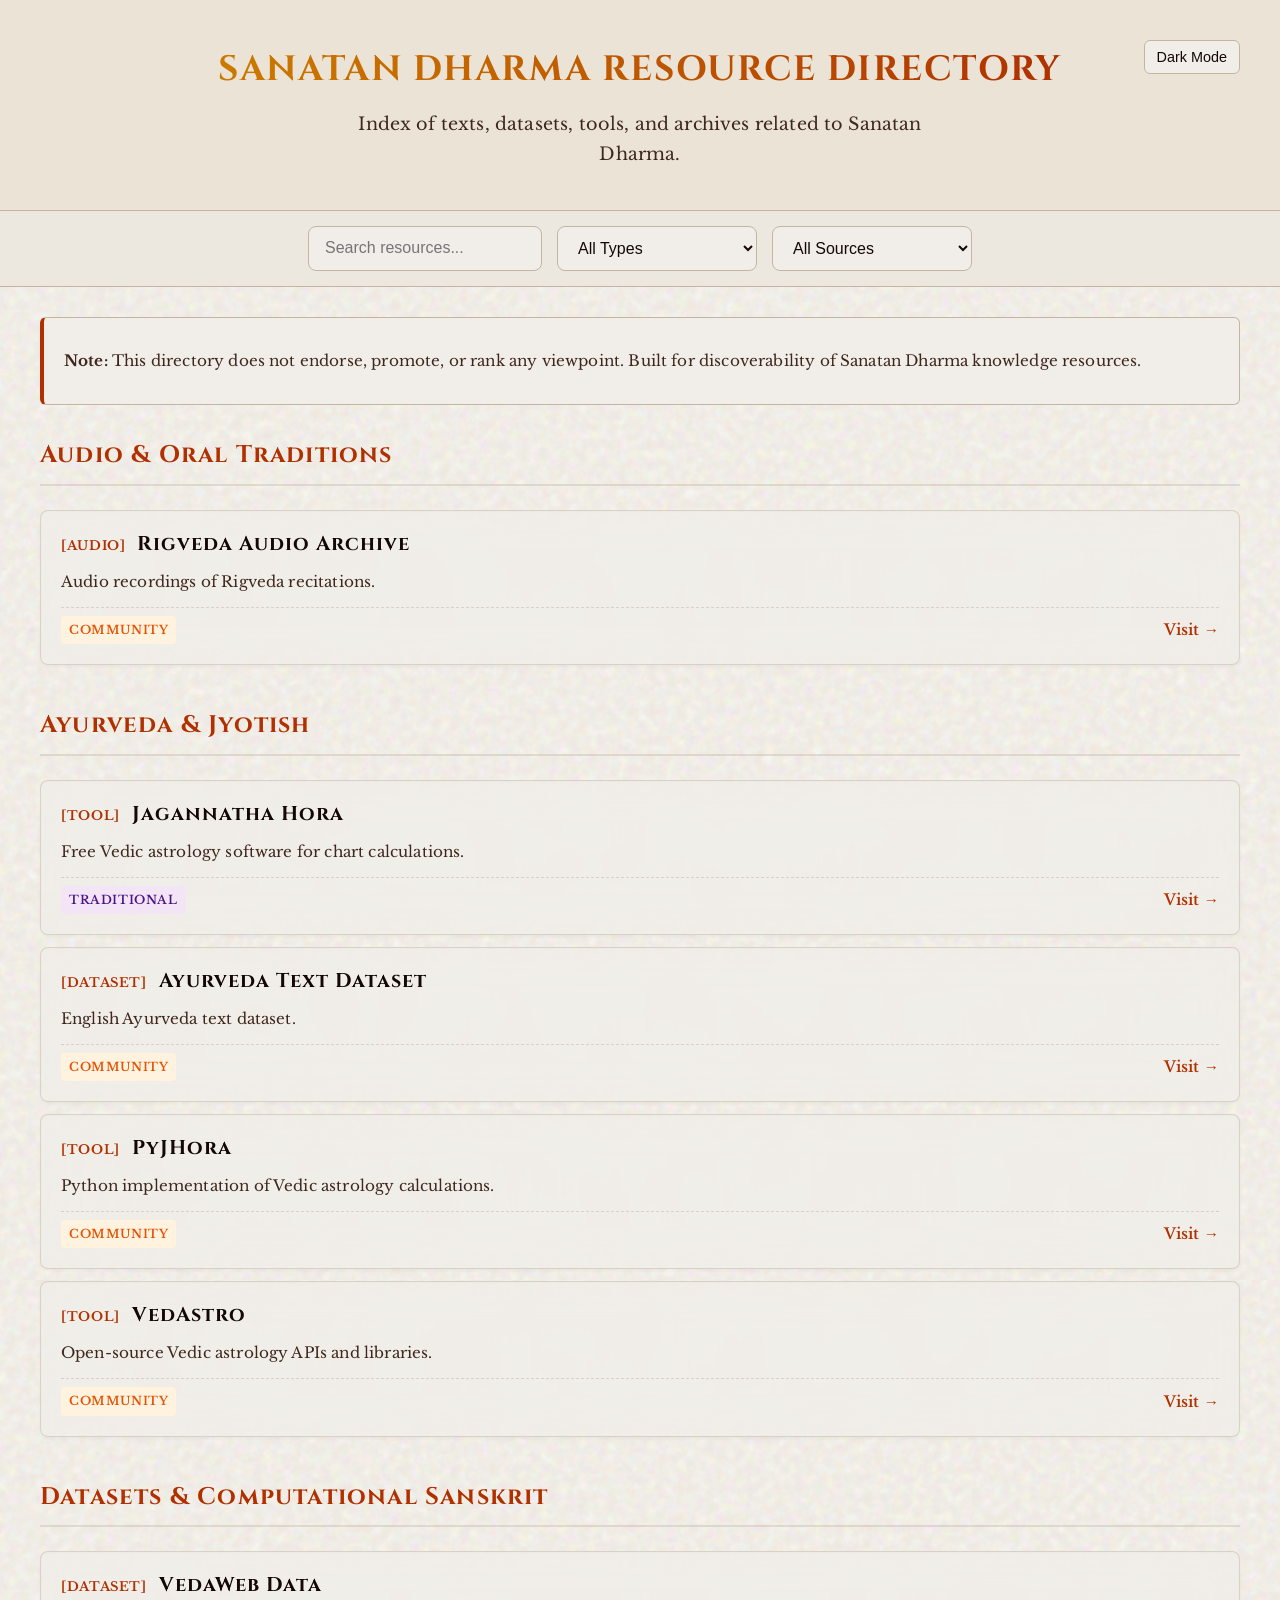
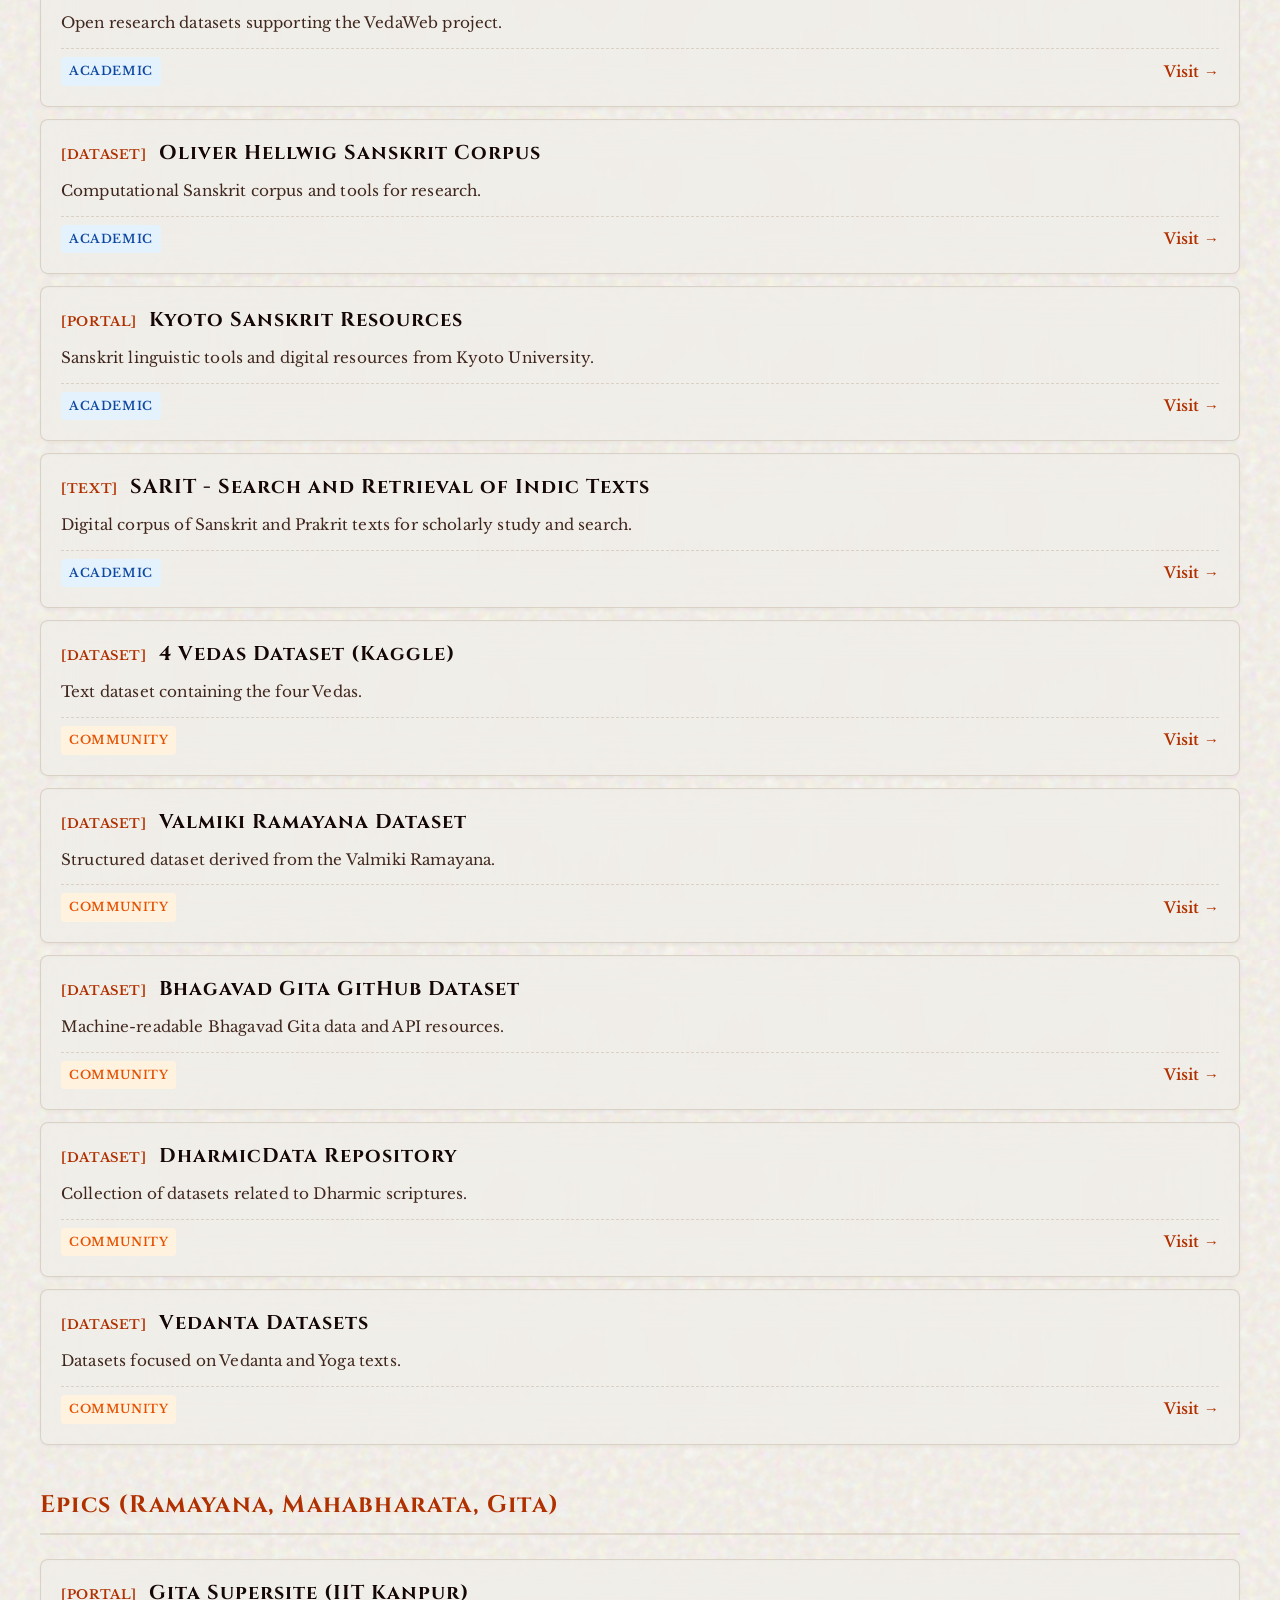
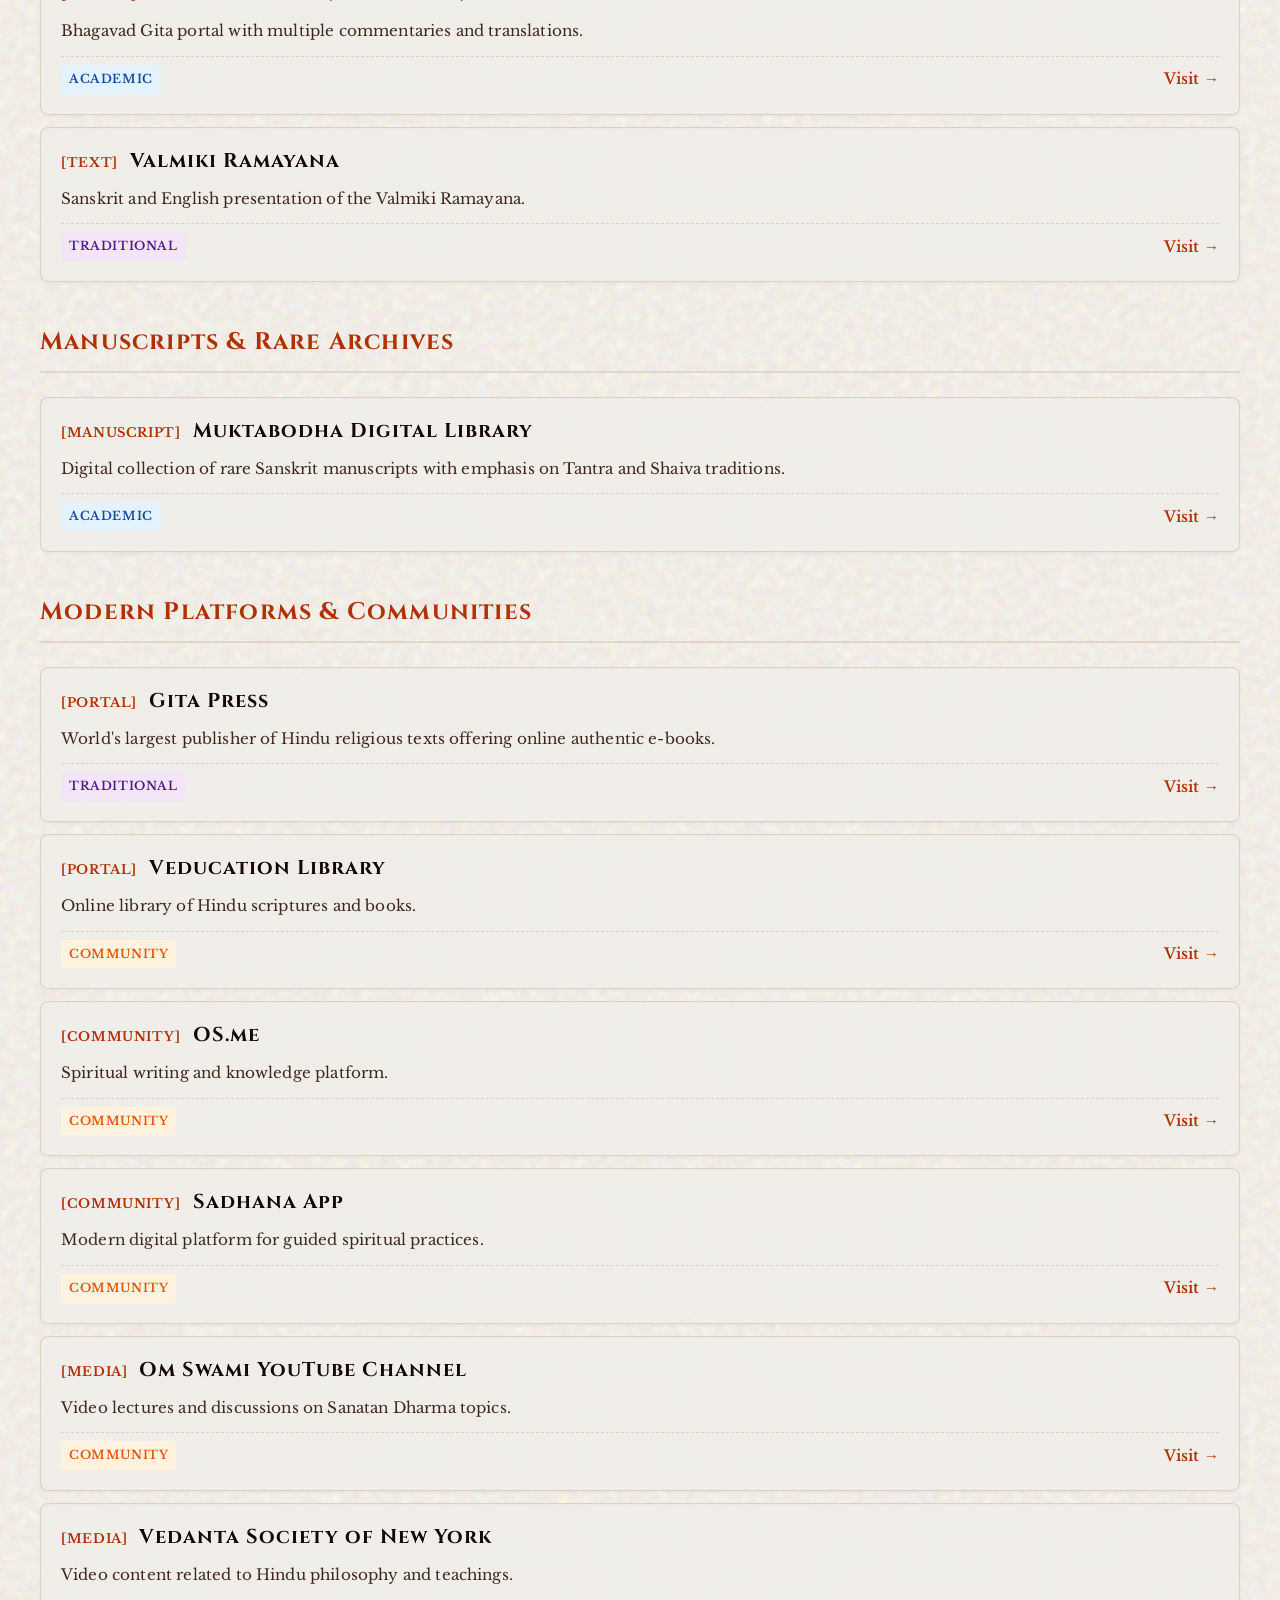
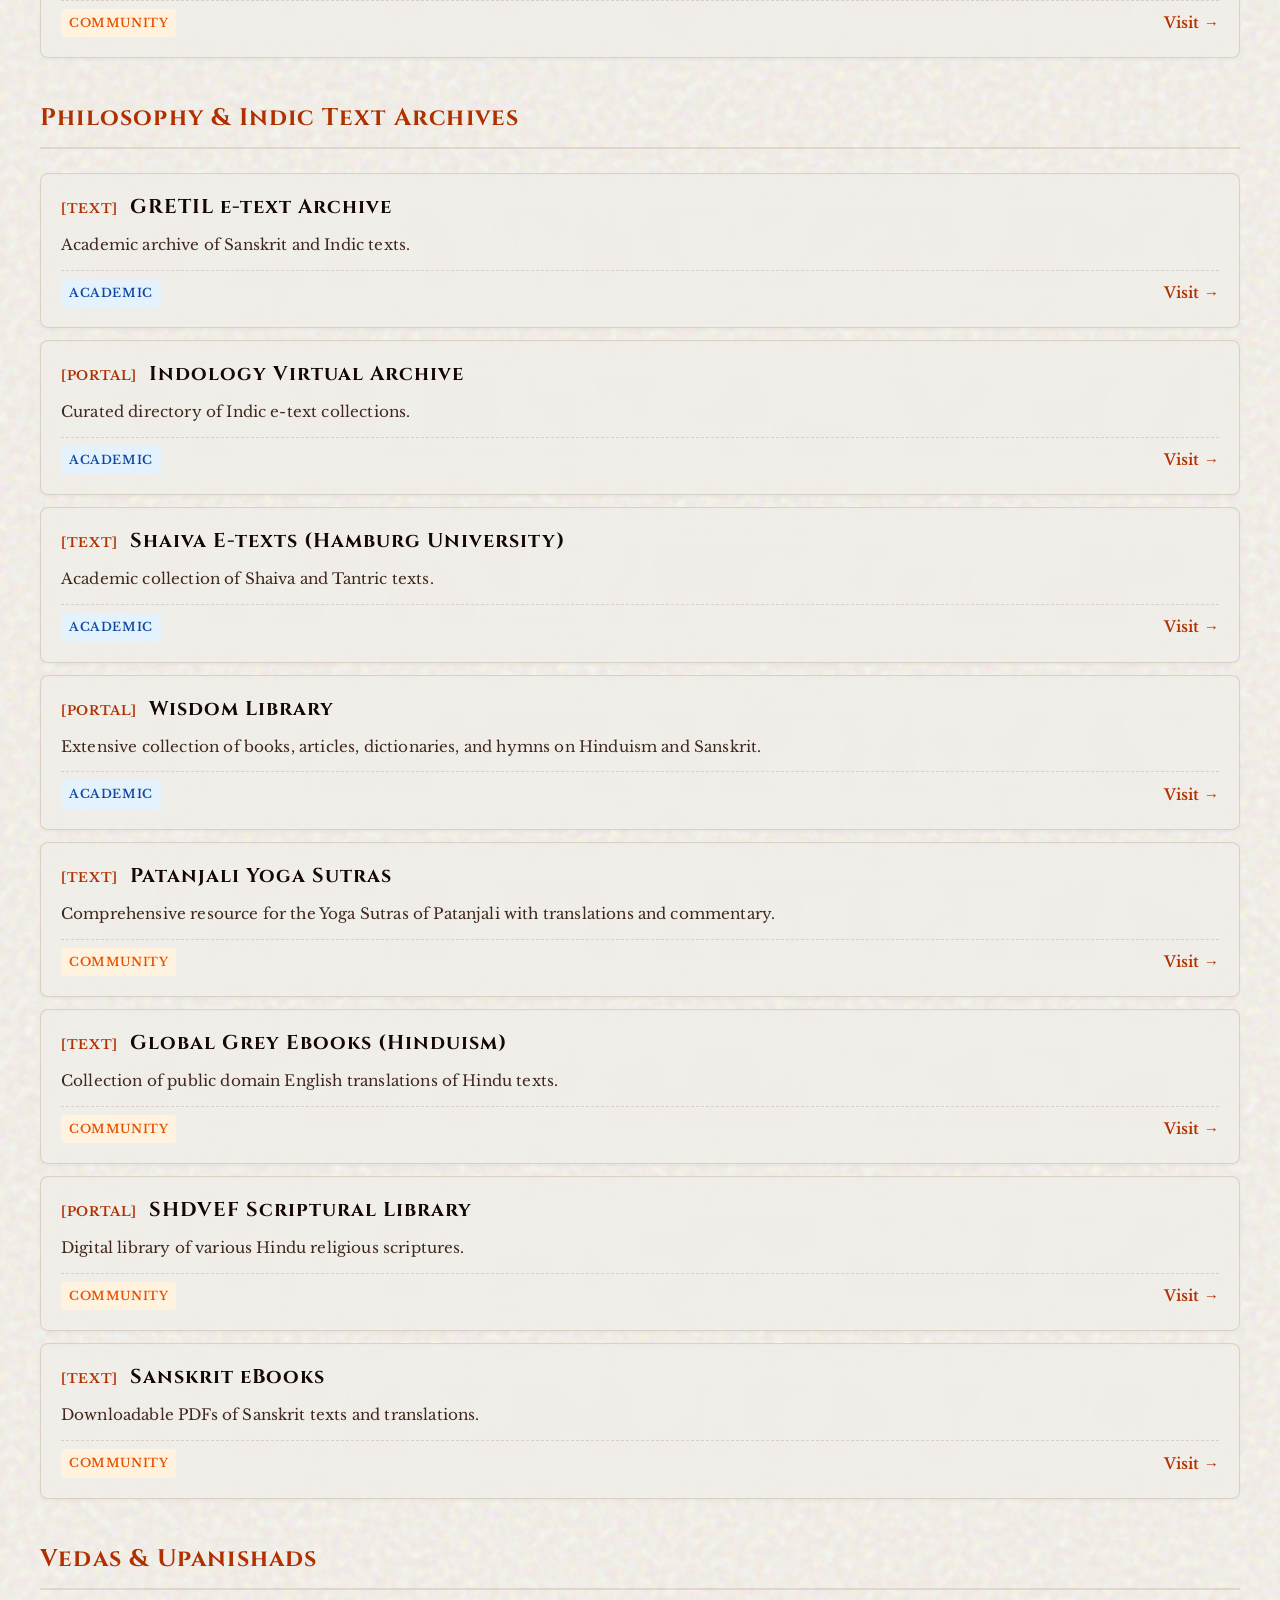
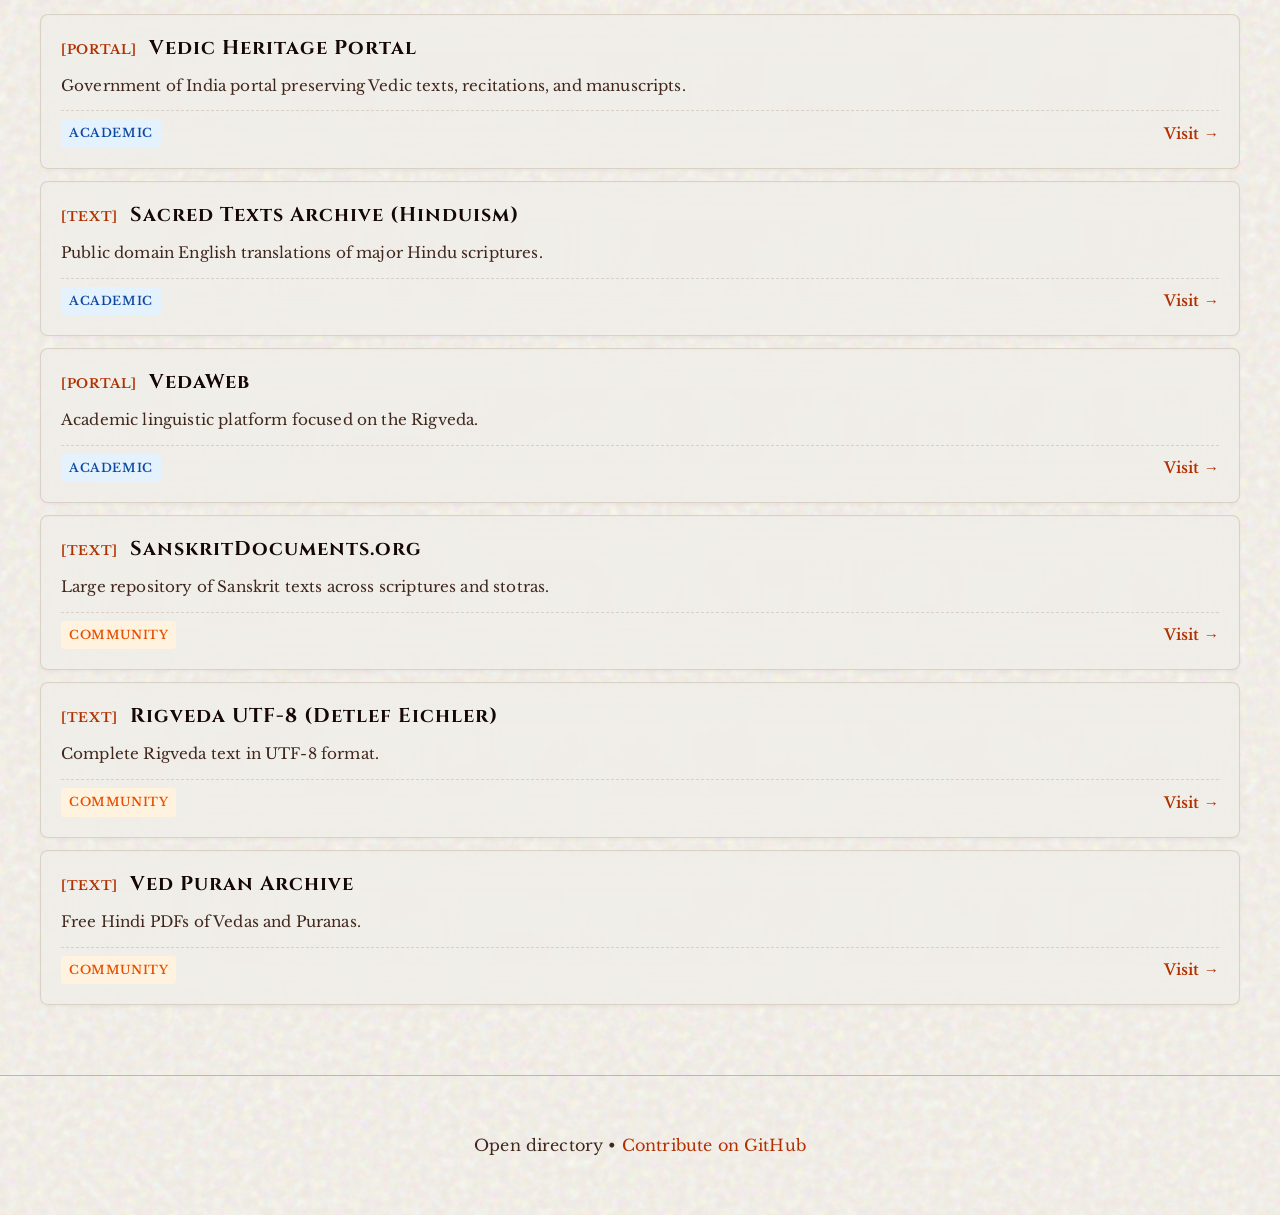
==== site/index.html @ cdd05c12 "initial deploy" ====
<!DOCTYPE html>
<html lang="en">

<head>
    <meta charset="UTF-8" />
    <meta name="viewport" content="width=device-width, initial-scale=1.0">
    <title>Sanatan Dharma Resource Directory</title>
    <meta name="description" content="Index of Hindu scriptures, Sanskrit datasets, and Indic knowledge archives.">
    <meta name="google-site-verification" content="KAcE5TMLpTpCpFi4t-h-RpigySy2XboQ63TTwk7dxRQ" />

    <!-- Open Graph / Social -->
    <meta property="og:type" content="website">
    <meta property="og:url" content="https://dhruvil-8.github.io/SanatanDharmaDirectory/">
    <meta property="og:title" content="Sanatan Dharma Resource Directory">
    <meta property="og:description"
        content="Index of Hindu scriptures, Sanskrit datasets, and Indic knowledge archives.">

    <!-- Twitter -->
    <meta property="twitter:card" content="summary_large_image">
    <meta property="twitter:url" content="https://dhruvil-8.github.io/SanatanDharmaDirectory/">
    <meta property="twitter:title" content="Sanatan Dharma Resource Directory">
    <meta property="twitter:description"
        content="Index of Hindu scriptures, Sanskrit datasets, and Indic knowledge archives.">

    <!-- JSON-LD Structured Data -->
    <script type="application/ld+json">
    {
      "@context": "https://schema.org",
      "@type": "WebSite",
      "name": "Sanatan Dharma Resource Directory",
      "url": "https://<your-username>.github.io/SanatanDharmaDirectory/",
      "description": "An open, neutral index of texts, datasets, tools, and archives related to Sanatan Dharma.",
      "potentialAction": {
        "@type": "SearchAction",
        "target": "https://<your-username>.github.io/SanatanDharmaDirectory/?q={search_term_string}",
        "query-input": "required name=search_term_string"
      }
    }
    </script>

    <link rel="preconnect" href="https://fonts.googleapis.com">
    <link rel="preconnect" href="https://fonts.gstatic.com" crossorigin>
    <link
        href="https://fonts.googleapis.com/css2?family=Cinzel:wght@400;500;600;700&family=Libre+Baskerville:wght@400;700&display=swap"
        rel="stylesheet">
    <link rel="icon" href="favicon.ico" sizes="any">
    <script src="app.js" defer></script>
    <link rel="stylesheet" href="styles.css" />
</head>

<body class="light-mode">
    <header class="header">
        <div class="header-content">
            <h1>Sanatan Dharma Resource Directory</h1>
            <p class="subtitle">
                Index of texts, datasets, tools, and archives related to Sanatan Dharma.
            </p>
            <div class="header-actions">
                <button id="themeToggle" class="btn-theme" aria-label="Toggle Dark Mode">Dark Mode</button>
            </div>
        </div>
    </header>

    <section class="controls-container">
        <div class="controls">
            <input id="search" placeholder="Search resources..." aria-label="Search" />
            <select id="typeFilter" aria-label="Filter by Type">
                <option value="all">All Types</option>
                <option value="dataset">Datasets</option>
                <option value="text">Texts</option>
                <option value="portal">Portals</option>
                <option value="tool">Tools</option>
                <option value="audio">Audio</option>
                <option value="manuscript">Manuscripts</option>
                <option value="community">Communities</option>
                <option value="media">Media</option>
            </select>
            <select id="trustFilter" aria-label="Filter by Trust Level">
                <option value="all">All Sources</option>
                <option value="academic">Academic</option>
                <option value="traditional">Traditional</option>
                <option value="community">Community</option>
            </select>
        </div>
    </section>

    <main class="container">
        <div class="intro-box">
            <p><strong>Note:</strong> This directory does not endorse, promote, or rank
                any viewpoint. Built for discoverability of Sanatan Dharma knowledge resources.</p>
        </div>
        <div id="list" class="list-container"></div>
    </main>

    <footer>
        <p>Open directory • <a href="https://github.com/Dhruvil-8/SanatanDharmaDirectory">Contribute on GitHub</a></p>
    </footer>
</body>

</html>
---- site/styles.css ----
/* Base variables for light and dark modes */
:root {
    /* Fonts from VedicJyotish */
    --font-serif: "Libre Baskerville", serif;
    --font-heading: "Cinzel", serif;

    /* --- Vedic Color System (oklch) --- */
    --bg-color: oklch(0.93 0.012 80);
    --text-color: oklch(0.15 0.025 30);
    --text-muted: oklch(0.30 0.04 40);
    --card-bg: oklch(0.95 0.008 80);
    --card-border: oklch(0.78 0.03 70);
    --header-bg: oklch(0.92 0.02 85);
    --accent: oklch(0.5 0.18 45);
    /* primary */
    --accent-secondary: oklch(0.65 0.16 70);
    --badge-bg: oklch(0.88 0.01 80);
    --badge-text: oklch(0.15 0.025 30);

    /* Trust Colors - Light Mode */
    --trust-academic-bg: #e3f2fd;
    --trust-academic-text: #0d47a1;
    --trust-comm-bg: #fff3e0;
    --trust-comm-text: #e65100;
    --trust-trad-bg: #f3e5f5;
    --trust-trad-text: #4a148c;

    /* Vedic texture */
    --bg-texture: url("data:image/svg+xml,%3Csvg viewBox='0 0 200 200' xmlns='http://www.w3.org/2000/svg'%3E%3Cfilter id='n'%3E%3CfeTurbulence type='fractalNoise' baseFrequency='0.65' numOctaves='3' stitchTiles='stitch'/%3E%3C/filter%3E%3Crect width='100%25' height='100%25' filter='url(%23n)'/%3E%3C/svg%3E");
}

body.dark-mode {
    --bg-color: #0b0d10;
    --text-color: #f8fafc;
    --text-muted: #94a3b8;
    --card-bg: rgba(22, 26, 32, 0.4);
    --card-border: rgba(255, 153, 51, 0.15);
    --header-bg: #0b0d10;
    --accent: #ff9933;
    --accent-secondary: #ffc266;
    --badge-bg: rgba(255, 153, 51, 0.1);
    --badge-text: #ff9933;

    /* Trust Colors - Dark Mode */
    --trust-academic-bg: rgba(13, 71, 161, 0.4);
    --trust-academic-text: #93c5fd;
    --trust-comm-bg: rgba(230, 81, 0, 0.4);
    --trust-comm-text: #fdba74;
    --trust-trad-bg: rgba(74, 20, 140, 0.4);
    --trust-trad-text: #d8b4fe;
}

body {
    font-family: var(--font-serif);
    margin: 0;
    background-color: var(--bg-color);
    color: var(--text-color);
    line-height: 1.7;
    letter-spacing: 0.01em;
    min-height: 100vh;
    transition: background-color 0.3s, color 0.3s;
    background-image: var(--bg-texture);
    background-blend-mode: overlay;
}

@keyframes shimmer {
    from {
        background-position: 0% center;
    }

    to {
        background-position: 200% center;
    }
}

h1,
h2,
h3 {
    font-family: var(--font-heading);
    letter-spacing: 0.05em;
}

.header {
    padding: 40px 20px;
    background: var(--header-bg);
    border-bottom: 1px solid var(--card-border);
    transition: background-color 0.3s, border-color 0.3s;
}

.header-content {
    max-width: 1200px;
    margin: 0 auto;
    display: flex;
    flex-direction: column;
    align-items: center;
    text-align: center;
    position: relative;
}

.header h1 {
    margin: 0 0 10px;
    font-size: 2.2rem;
    font-weight: 700;
    text-transform: uppercase;
    background: linear-gradient(to right, var(--accent-secondary), var(--accent), var(--accent-secondary));
    background-size: 200% auto;
    -webkit-background-clip: text;
    background-clip: text;
    -webkit-text-fill-color: transparent;
    animation: shimmer 8s linear infinite;
}

.subtitle {
    color: var(--text-muted);
    font-size: 1.1rem;
    max-width: 600px;
    margin: 0;
}

.btn-theme {
    position: absolute;
    top: 0;
    right: 0;
    padding: 8px 12px;
    border: 1px solid var(--card-border);
    background: var(--card-bg);
    color: var(--text-color);
    border-radius: 6px;
    cursor: pointer;
    font-size: 0.9rem;
    transition: all 0.2s;
}

.btn-theme:hover {
    background: var(--badge-bg);
}

.controls-container {
    background: var(--bg-color);
    border-bottom: 1px solid var(--card-border);
    position: sticky;
    top: 0;
    z-index: 10;
    padding: 15px 20px;
}

.controls {
    max-width: 1200px;
    margin: 0 auto;
    display: flex;
    gap: 15px;
    justify-content: center;
    flex-wrap: wrap;
}

.controls input,
.controls select {
    padding: 12px 16px;
    border: 1px solid var(--card-border);
    border-radius: 8px;
    background: var(--card-bg);
    color: var(--text-color);
    font-size: 1rem;
    outline: none;
    min-width: 200px;
    transition: border-color 0.2s;
}

.controls input:focus,
.controls select:focus {
    border-color: var(--accent);
}

.container {
    max-width: 1200px;
    margin: 0 auto;
    padding: 30px 20px;
}

.intro-box {
    background: var(--card-bg);
    border: 1px solid var(--card-border);
    border-left: 4px solid var(--accent);
    padding: 15px 20px;
    border-radius: 6px;
    margin-bottom: 30px;
    color: var(--text-muted);
    font-size: 0.95rem;
}

.list-container {
    display: flex;
    flex-direction: column;
    gap: 40px;
}

.category-section {
    display: flex;
    flex-direction: column;
    gap: 16px;
}

.category-header {
    font-size: 1.5rem;
    color: var(--accent);
    margin: 0 0 8px 0;
    padding-bottom: 8px;
    border-bottom: 2px solid color-mix(in oklch, var(--card-border) 40%, transparent);
    font-family: 'Cinzel', serif;
}

.category-items {
    display: flex;
    flex-direction: column;
    gap: 12px;
}

.list-item {
    background-color: color-mix(in oklch, var(--card-bg) 80%, transparent);
    backdrop-filter: blur(16px);
    -webkit-backdrop-filter: blur(16px);
    padding: 20px;
    border-radius: 8px;
    border: 1px solid color-mix(in oklch, var(--card-border) 50%, transparent);
    box-shadow: inset 0 1px 2px rgba(0, 0, 0, 0.02), 0 2px 4px -1px rgba(0, 0, 0, 0.05);
    display: flex;
    flex-direction: column;
    gap: 12px;
    transition: background-color 0.2s, border-color 0.2s;
}

.list-item:hover {
    background-color: color-mix(in oklch, var(--card-bg) 100%, transparent);
    border-color: color-mix(in oklch, var(--accent) 40%, transparent);
}

.list-header {
    display: flex;
    align-items: baseline;
    gap: 12px;
}

.list-item h3 {
    margin: 0;
    font-size: 1.25rem;
    color: var(--text-color);
    line-height: 1.3;
}

.type-label {
    font-size: 0.8rem;
    font-weight: 700;
    text-transform: uppercase;
    color: var(--accent);
    letter-spacing: 0.05em;
    min-width: fit-content;
}

.list-item p {
    color: var(--text-muted);
    font-size: 0.95rem;
    margin: 0;
}

.list-meta {
    display: flex;
    align-items: center;
    justify-content: space-between;
    flex-wrap: wrap;
    gap: 12px;
    padding-top: 8px;
    border-top: 1px dashed color-mix(in oklch, var(--card-border) 50%, transparent);
}

.badges {
    display: flex;
    gap: 8px;
    flex-wrap: wrap;
}

.badge {
    font-size: 0.75rem;
    padding: 4px 8px;
    border-radius: 4px;
    font-weight: 600;
    text-transform: uppercase;
    letter-spacing: 0.05em;
    background: var(--badge-bg);
    color: var(--badge-text);
}

/* Trust Badges styles */
.badge-academic {
    background: var(--trust-academic-bg);
    color: var(--trust-academic-text);
}

.badge-community {
    background: var(--trust-comm-bg);
    color: var(--trust-comm-text);
}

.badge-traditional {
    background: var(--trust-trad-bg);
    color: var(--trust-trad-text);
}

.list-meta span.origin-text {
    font-size: 0.85rem;
    color: var(--text-muted);
}

.list-meta a.visit-link {
    color: var(--accent);
    text-decoration: none;
    font-weight: 600;
    font-size: 0.95rem;
    display: inline-flex;
    align-items: center;
    gap: 4px;
}

.list-meta a.visit-link:hover {
    text-decoration: underline;
}

footer {
    text-align: center;
    padding: 40px 20px;
    color: var(--text-muted);
    border-top: 1px solid var(--card-border);
    margin-top: 40px;
}

footer a {
    color: var(--accent);
    text-decoration: none;
}

@media (max-width: 768px) {
    .btn-theme {
        position: static;
        margin-bottom: 15px;
    }

    .header-content {
        flex-direction: column-reverse;
        /* Theme btn up top */
    }
}
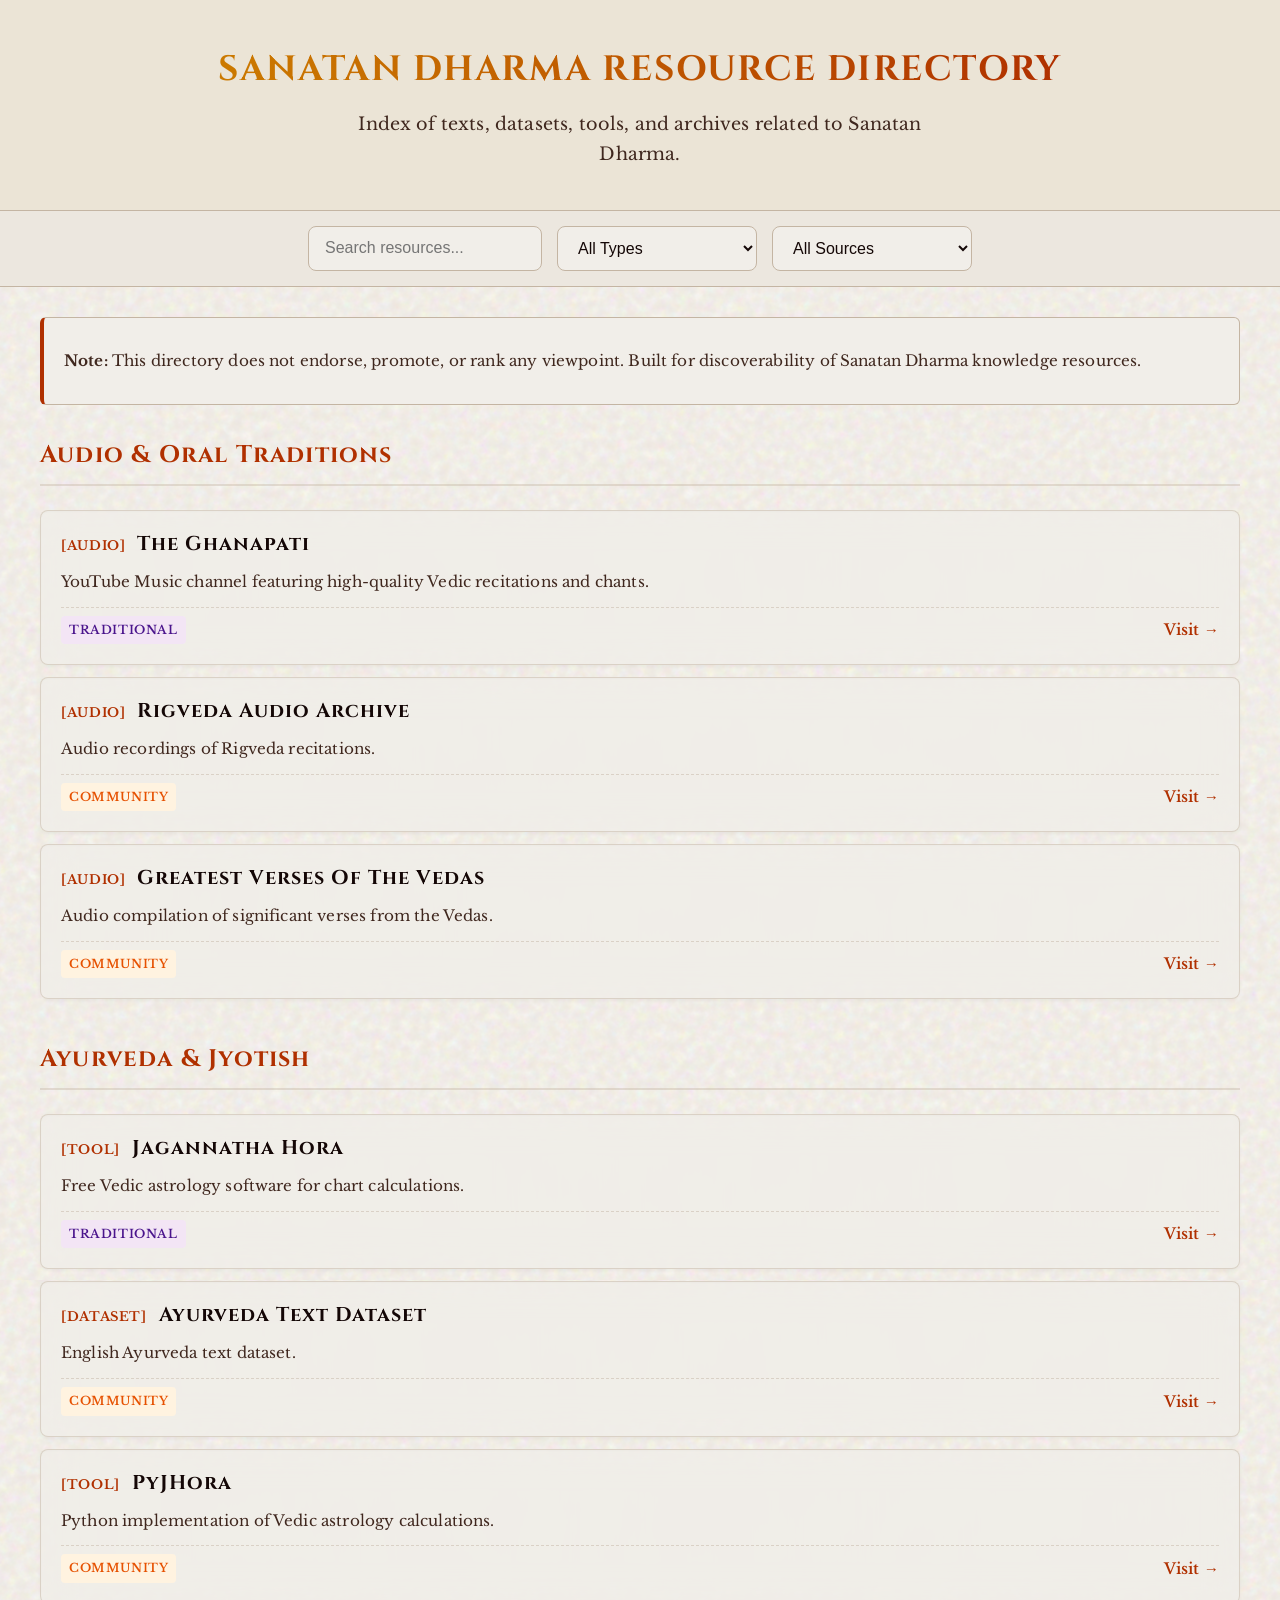
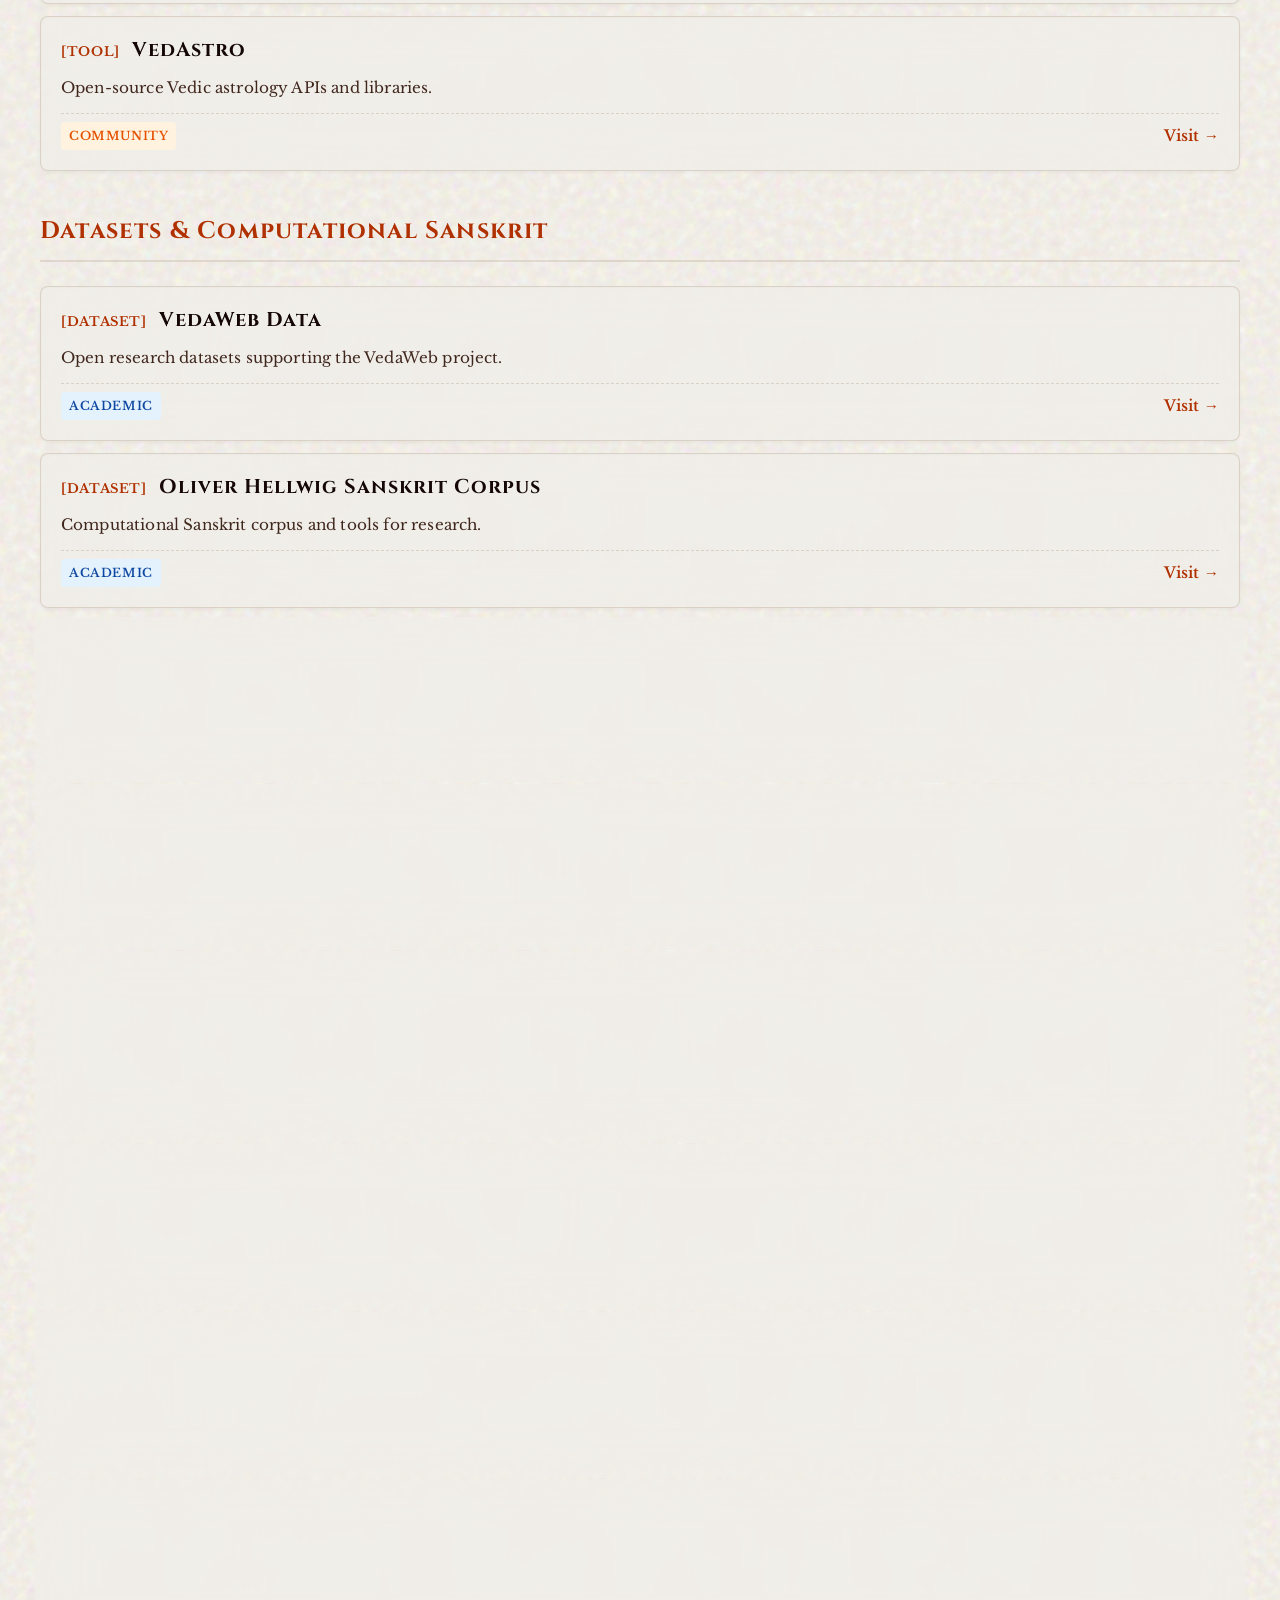
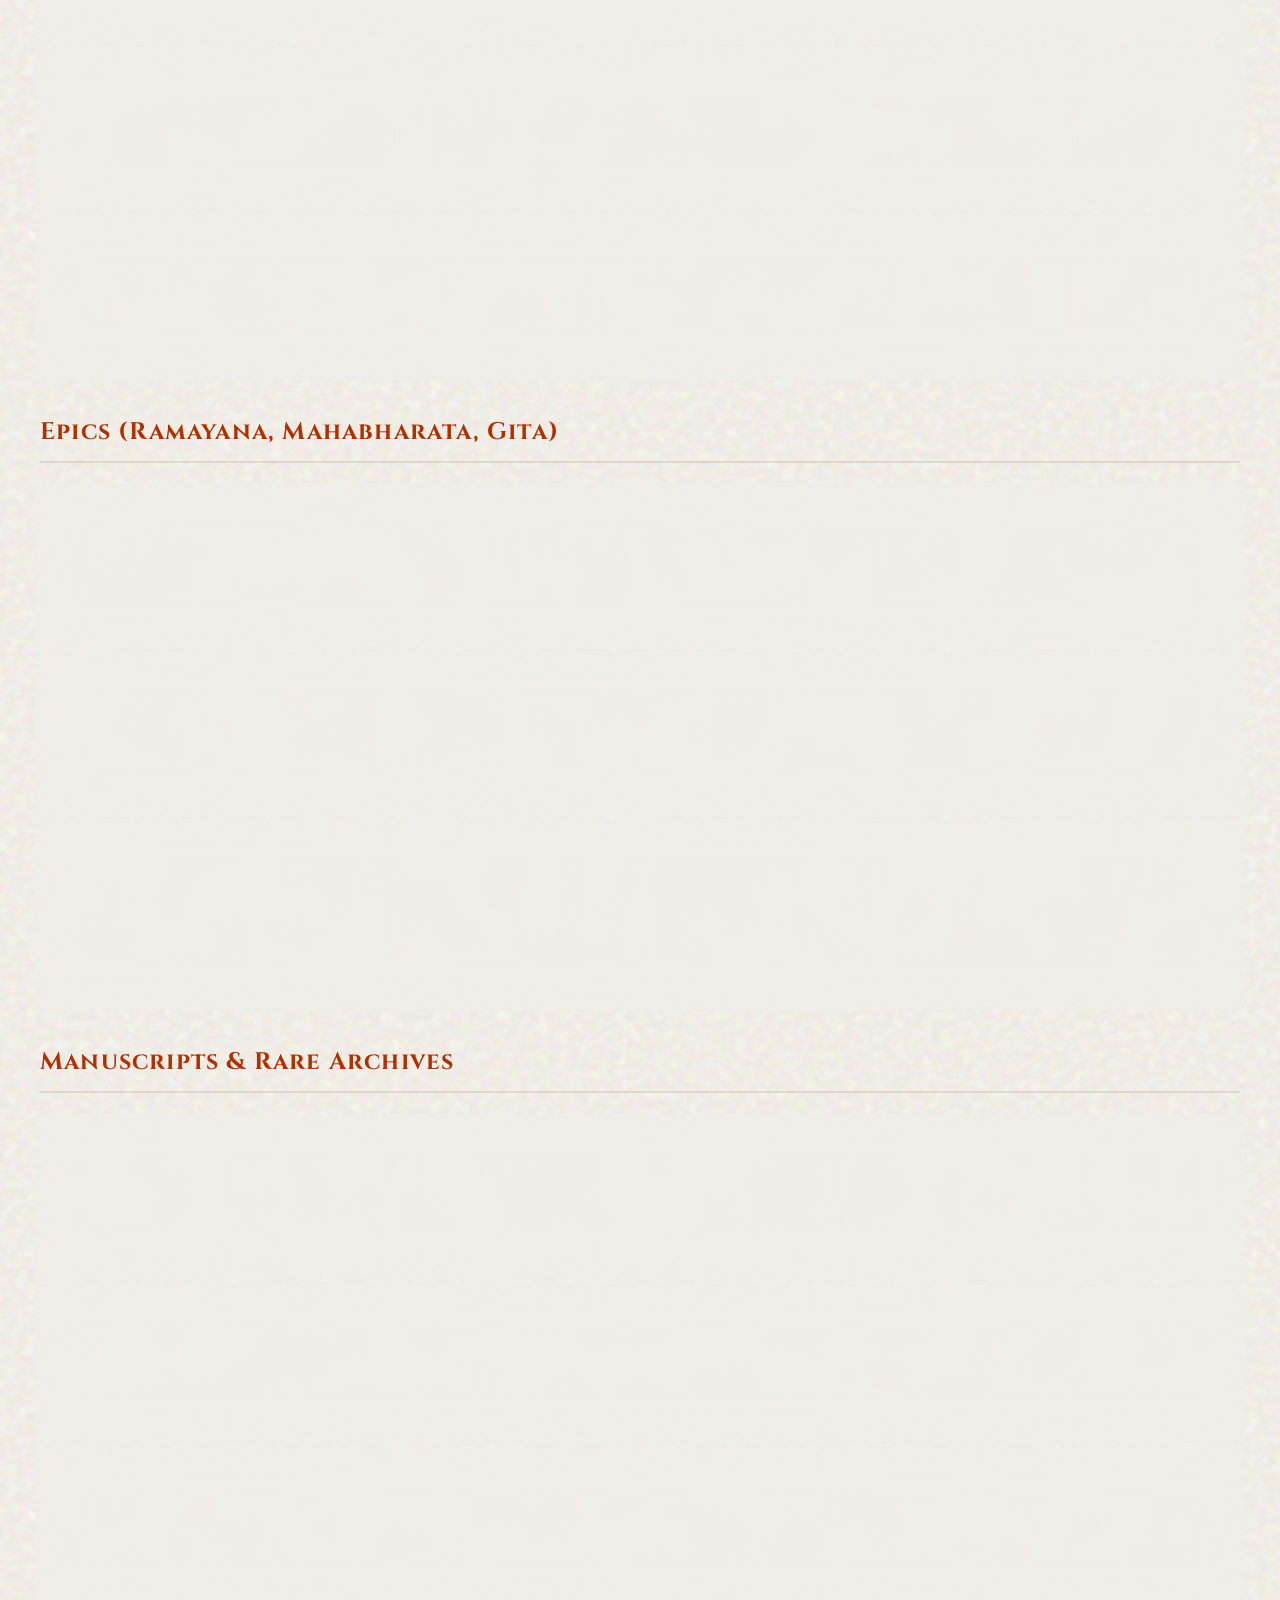
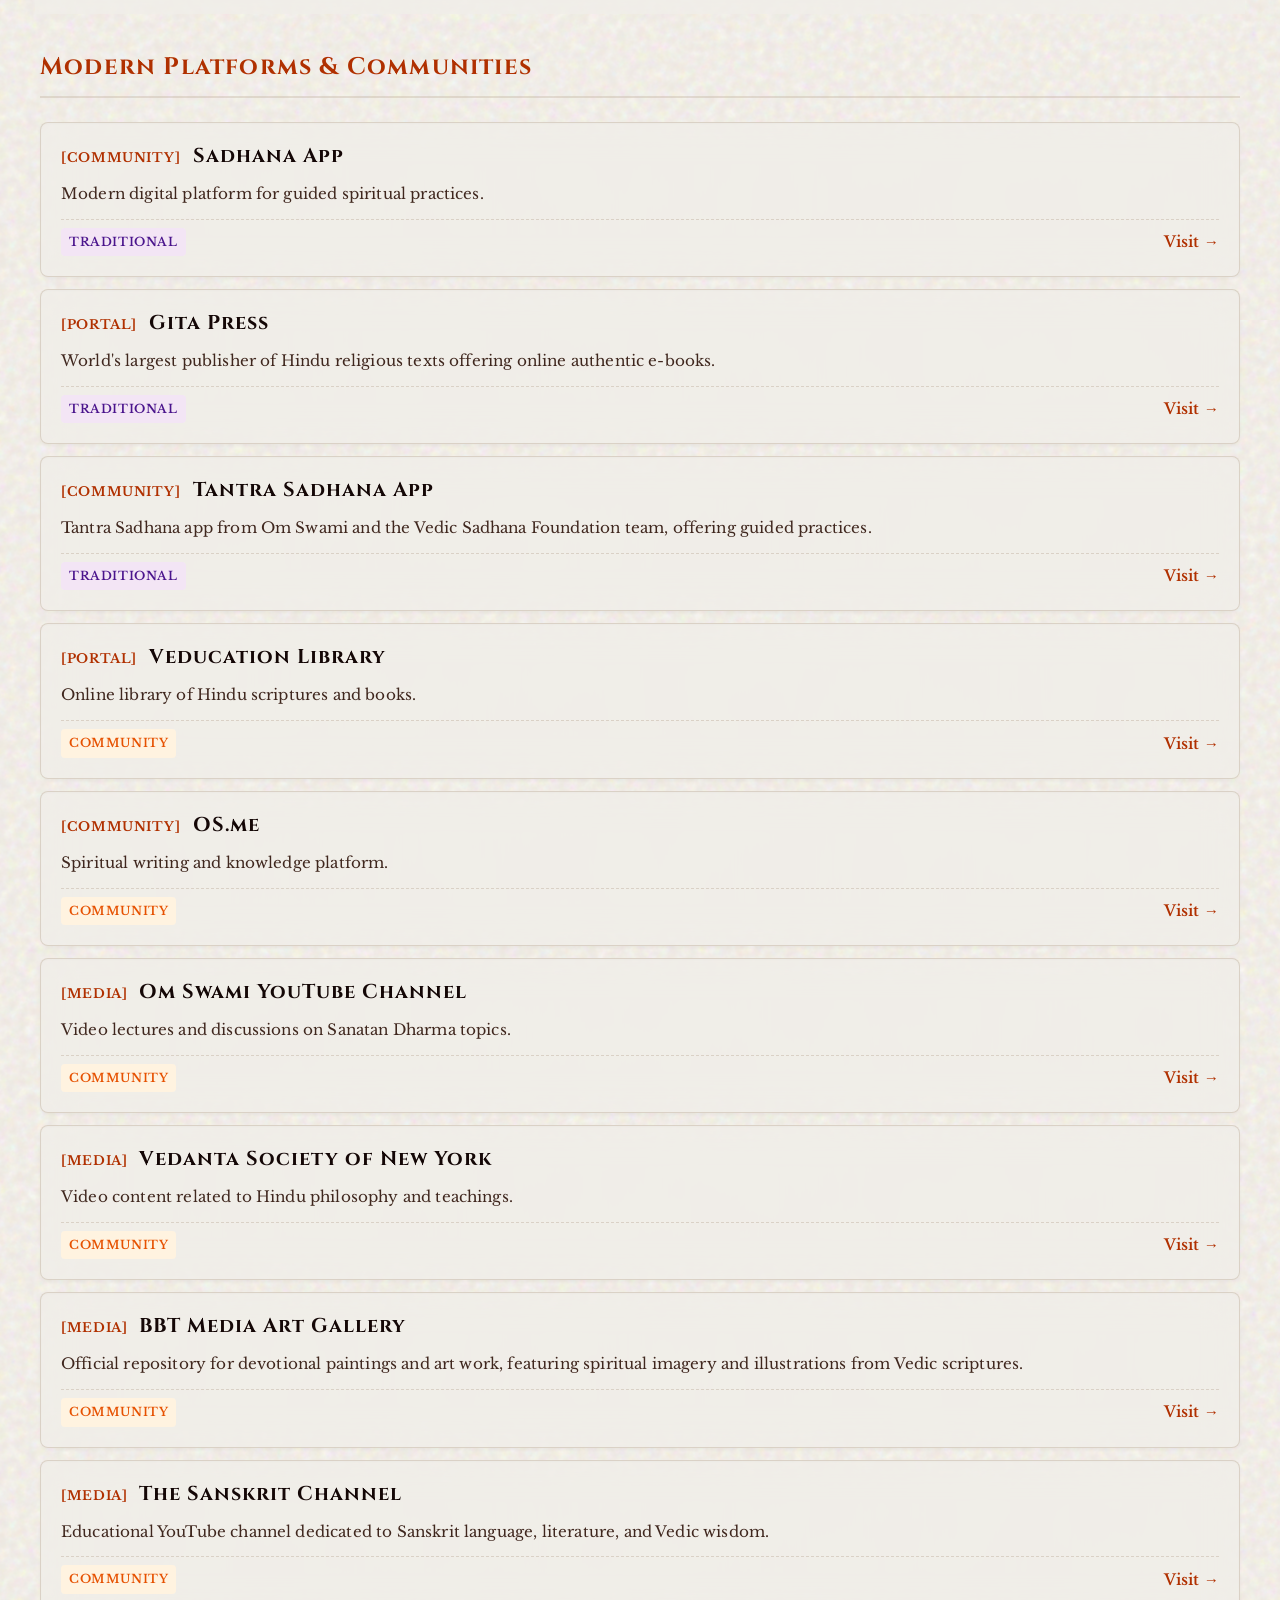
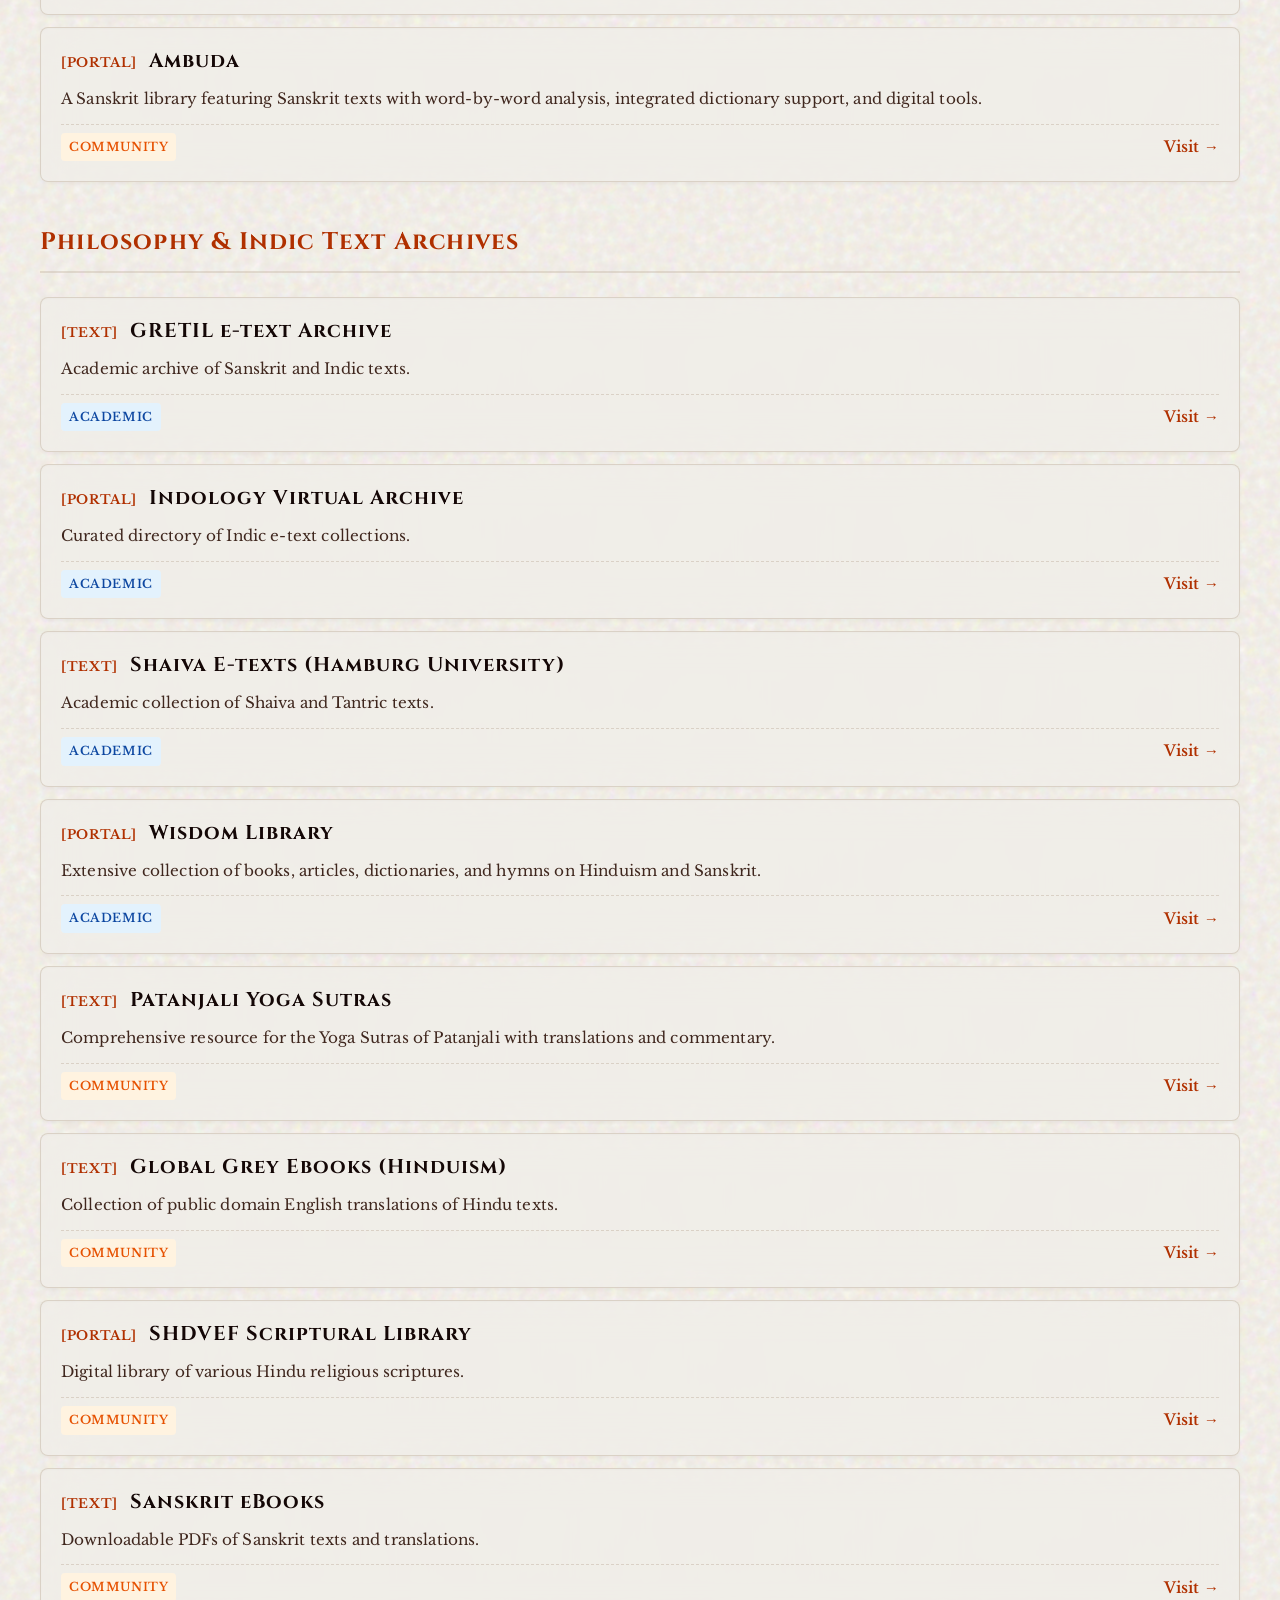
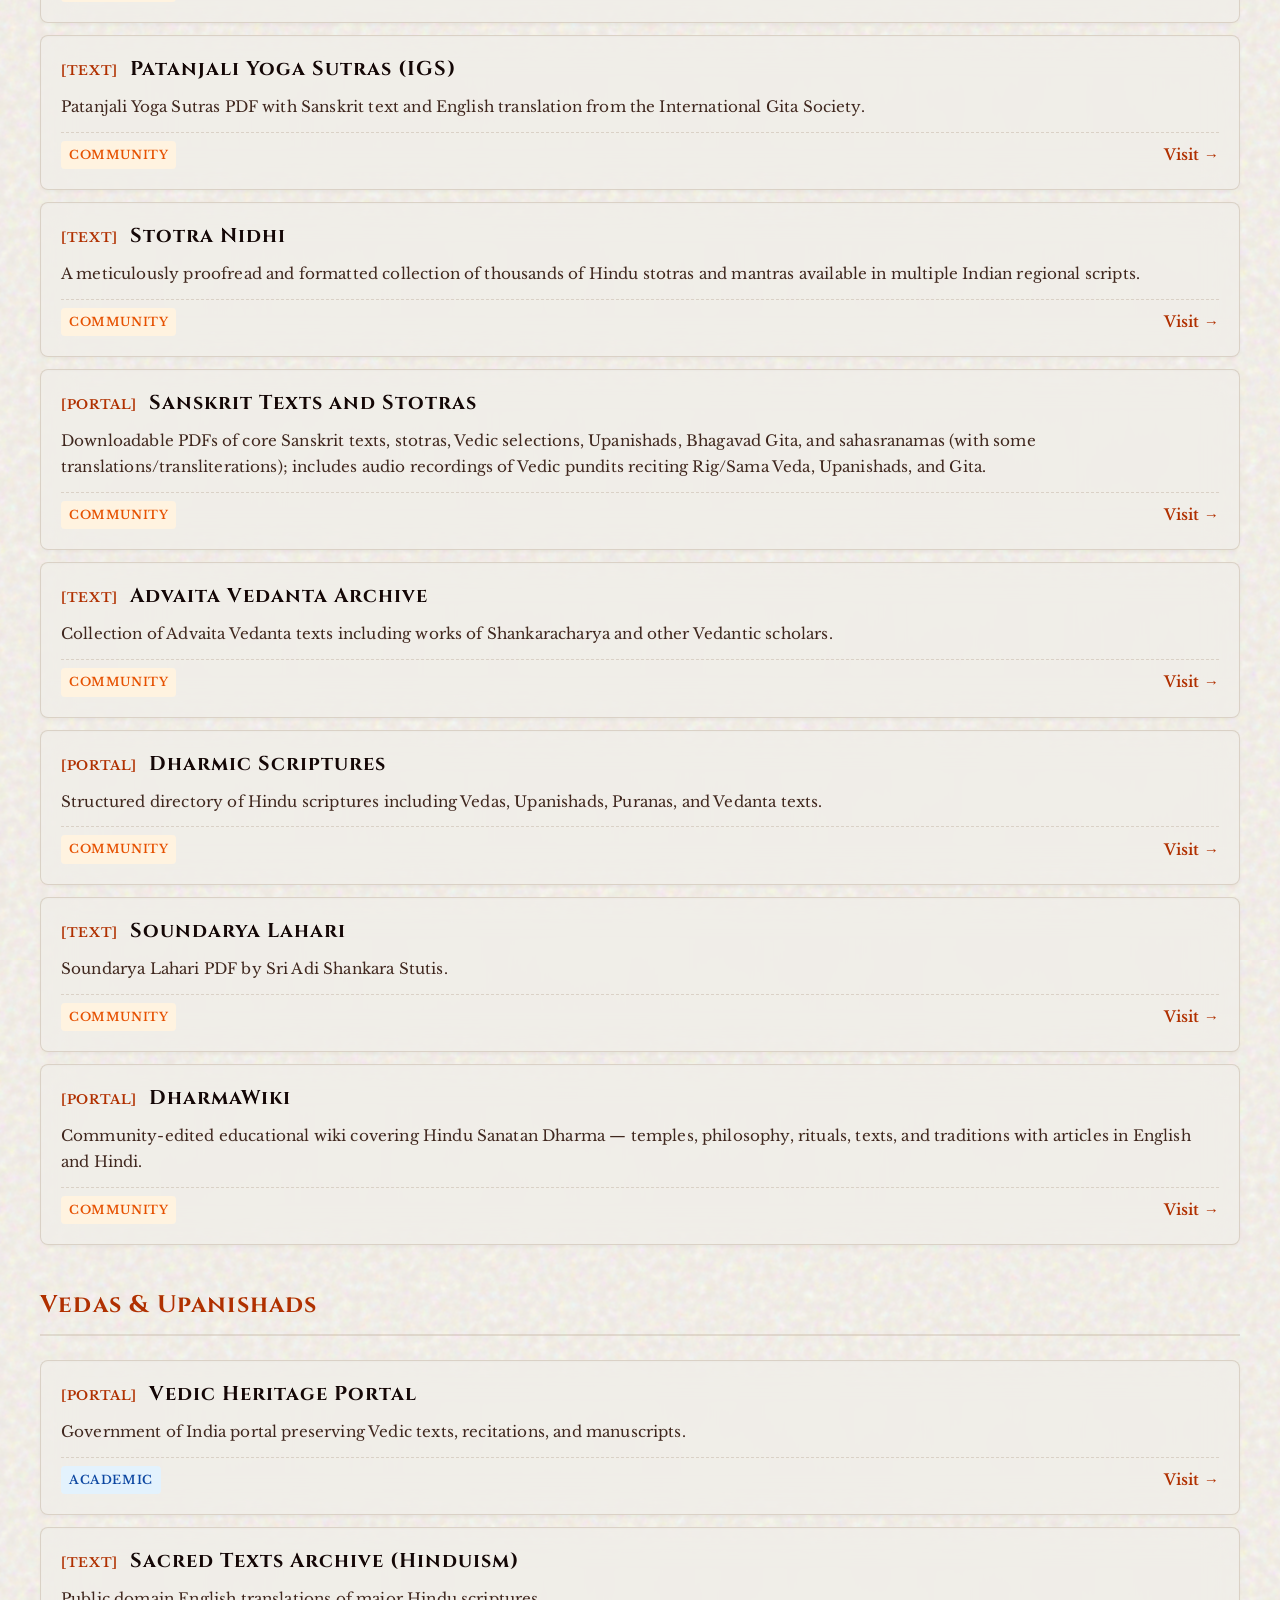
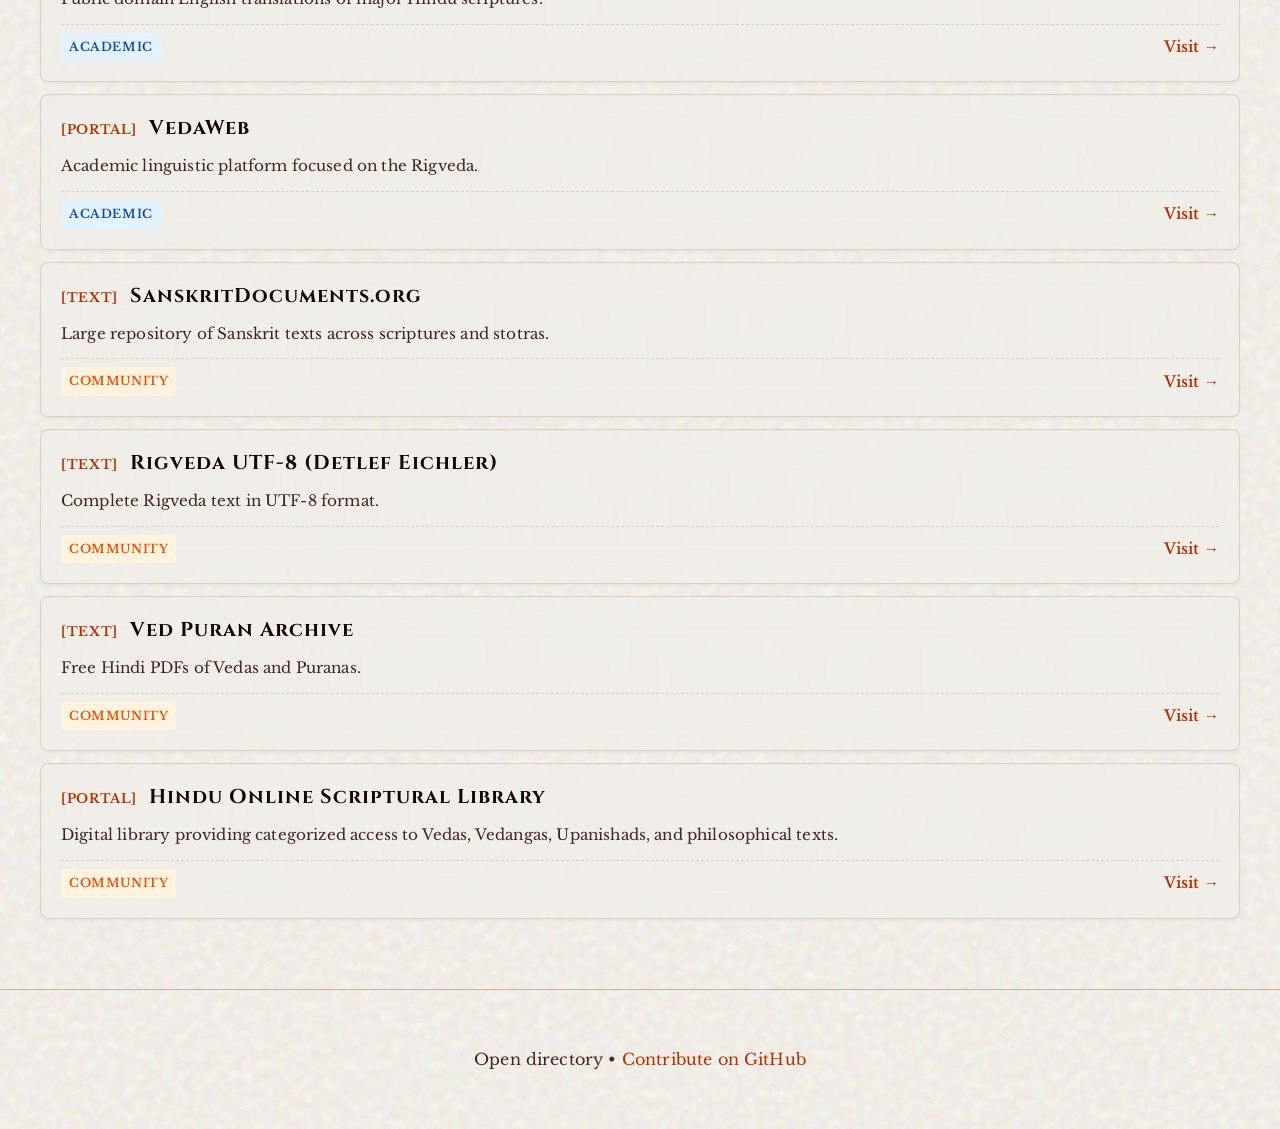
==== commit 77a5b442: "added new links" ====
--- a/site/index.html
+++ b/site/index.html
@@ -6,7 +6,9 @@
     <meta name="viewport" content="width=device-width, initial-scale=1.0">
     <title>Sanatan Dharma Resource Directory</title>
     <meta name="description" content="Index of Hindu scriptures, Sanskrit datasets, and Indic knowledge archives.">
+    <meta name="keywords" content="Sanatan Dharma, Hinduism, Vedas, Upanishads, Sanskrit, Indic knowledge, datasets, texts, archives">
     <meta name="google-site-verification" content="KAcE5TMLpTpCpFi4t-h-RpigySy2XboQ63TTwk7dxRQ" />
+    <link rel="canonical" href="https://dhruvil-8.github.io/SanatanDharmaDirectory/" />
 
     <!-- Open Graph / Social -->
     <meta property="og:type" content="website">
@@ -28,11 +30,11 @@
       "@context": "https://schema.org",
       "@type": "WebSite",
       "name": "Sanatan Dharma Resource Directory",
-      "url": "https://<your-username>.github.io/SanatanDharmaDirectory/",
+      "url": "https://dhruvil-8.github.io/SanatanDharmaDirectory/",
       "description": "An open, neutral index of texts, datasets, tools, and archives related to Sanatan Dharma.",
       "potentialAction": {
         "@type": "SearchAction",
-        "target": "https://<your-username>.github.io/SanatanDharmaDirectory/?q={search_term_string}",
+        "target": "https://dhruvil-8.github.io/SanatanDharmaDirectory/?q={search_term_string}",
         "query-input": "required name=search_term_string"
       }
     }
@@ -55,9 +57,6 @@
             <p class="subtitle">
                 Index of texts, datasets, tools, and archives related to Sanatan Dharma.
             </p>
-            <div class="header-actions">
-                <button id="themeToggle" class="btn-theme" aria-label="Toggle Dark Mode">Dark Mode</button>
-            </div>
         </div>
     </header>
 
--- a/site/styles.css
+++ b/site/styles.css
@@ -29,27 +29,6 @@
     --bg-texture: url("data:image/svg+xml,%3Csvg viewBox='0 0 200 200' xmlns='http://www.w3.org/2000/svg'%3E%3Cfilter id='n'%3E%3CfeTurbulence type='fractalNoise' baseFrequency='0.65' numOctaves='3' stitchTiles='stitch'/%3E%3C/filter%3E%3Crect width='100%25' height='100%25' filter='url(%23n)'/%3E%3C/svg%3E");
 }
 
-body.dark-mode {
-    --bg-color: #0b0d10;
-    --text-color: #f8fafc;
-    --text-muted: #94a3b8;
-    --card-bg: rgba(22, 26, 32, 0.4);
-    --card-border: rgba(255, 153, 51, 0.15);
-    --header-bg: #0b0d10;
-    --accent: #ff9933;
-    --accent-secondary: #ffc266;
-    --badge-bg: rgba(255, 153, 51, 0.1);
-    --badge-text: #ff9933;
-
-    /* Trust Colors - Dark Mode */
-    --trust-academic-bg: rgba(13, 71, 161, 0.4);
-    --trust-academic-text: #93c5fd;
-    --trust-comm-bg: rgba(230, 81, 0, 0.4);
-    --trust-comm-text: #fdba74;
-    --trust-trad-bg: rgba(74, 20, 140, 0.4);
-    --trust-trad-text: #d8b4fe;
-}
-
 body {
     font-family: var(--font-serif);
     margin: 0;
@@ -58,7 +37,6 @@
     line-height: 1.7;
     letter-spacing: 0.01em;
     min-height: 100vh;
-    transition: background-color 0.3s, color 0.3s;
     background-image: var(--bg-texture);
     background-blend-mode: overlay;
 }
@@ -84,7 +62,6 @@
     padding: 40px 20px;
     background: var(--header-bg);
     border-bottom: 1px solid var(--card-border);
-    transition: background-color 0.3s, border-color 0.3s;
 }
 
 .header-content {
@@ -117,23 +94,7 @@
     margin: 0;
 }
 
-.btn-theme {
-    position: absolute;
-    top: 0;
-    right: 0;
-    padding: 8px 12px;
-    border: 1px solid var(--card-border);
-    background: var(--card-bg);
-    color: var(--text-color);
-    border-radius: 6px;
-    cursor: pointer;
-    font-size: 0.9rem;
-    transition: all 0.2s;
-}
-
-.btn-theme:hover {
-    background: var(--badge-bg);
-}
+/* Removed .btn-theme styles */
 
 .controls-container {
     background: var(--bg-color);
@@ -337,14 +298,52 @@
     text-decoration: none;
 }
 
+@media (max-width: 992px) {
+    .controls {
+        gap: 10px;
+    }
+    .controls input,
+    .controls select {
+        min-width: calc(50% - 10px);
+        flex: 1;
+    }
+}
+
 @media (max-width: 768px) {
-    .btn-theme {
-        position: static;
-        margin-bottom: 15px;
-    }
-
-    .header-content {
-        flex-direction: column-reverse;
-        /* Theme btn up top */
+    .header h1 {
+        font-size: 1.8rem;
+    }
+    
+    .subtitle {
+        font-size: 1rem;
+    }
+
+    .container {
+        padding: 20px 15px;
+    }
+
+    .list-item {
+        padding: 15px;
+    }
+
+    .controls input,
+    .controls select {
+        min-width: 100%;
+    }
+    
+    .list-header {
+        flex-direction: column;
+        align-items: flex-start;
+        gap: 4px;
+    }
+}
+
+@media (max-width: 480px) {
+    .header h1 {
+        font-size: 1.5rem;
+    }
+    
+    .category-header {
+        font-size: 1.3rem;
     }
 }
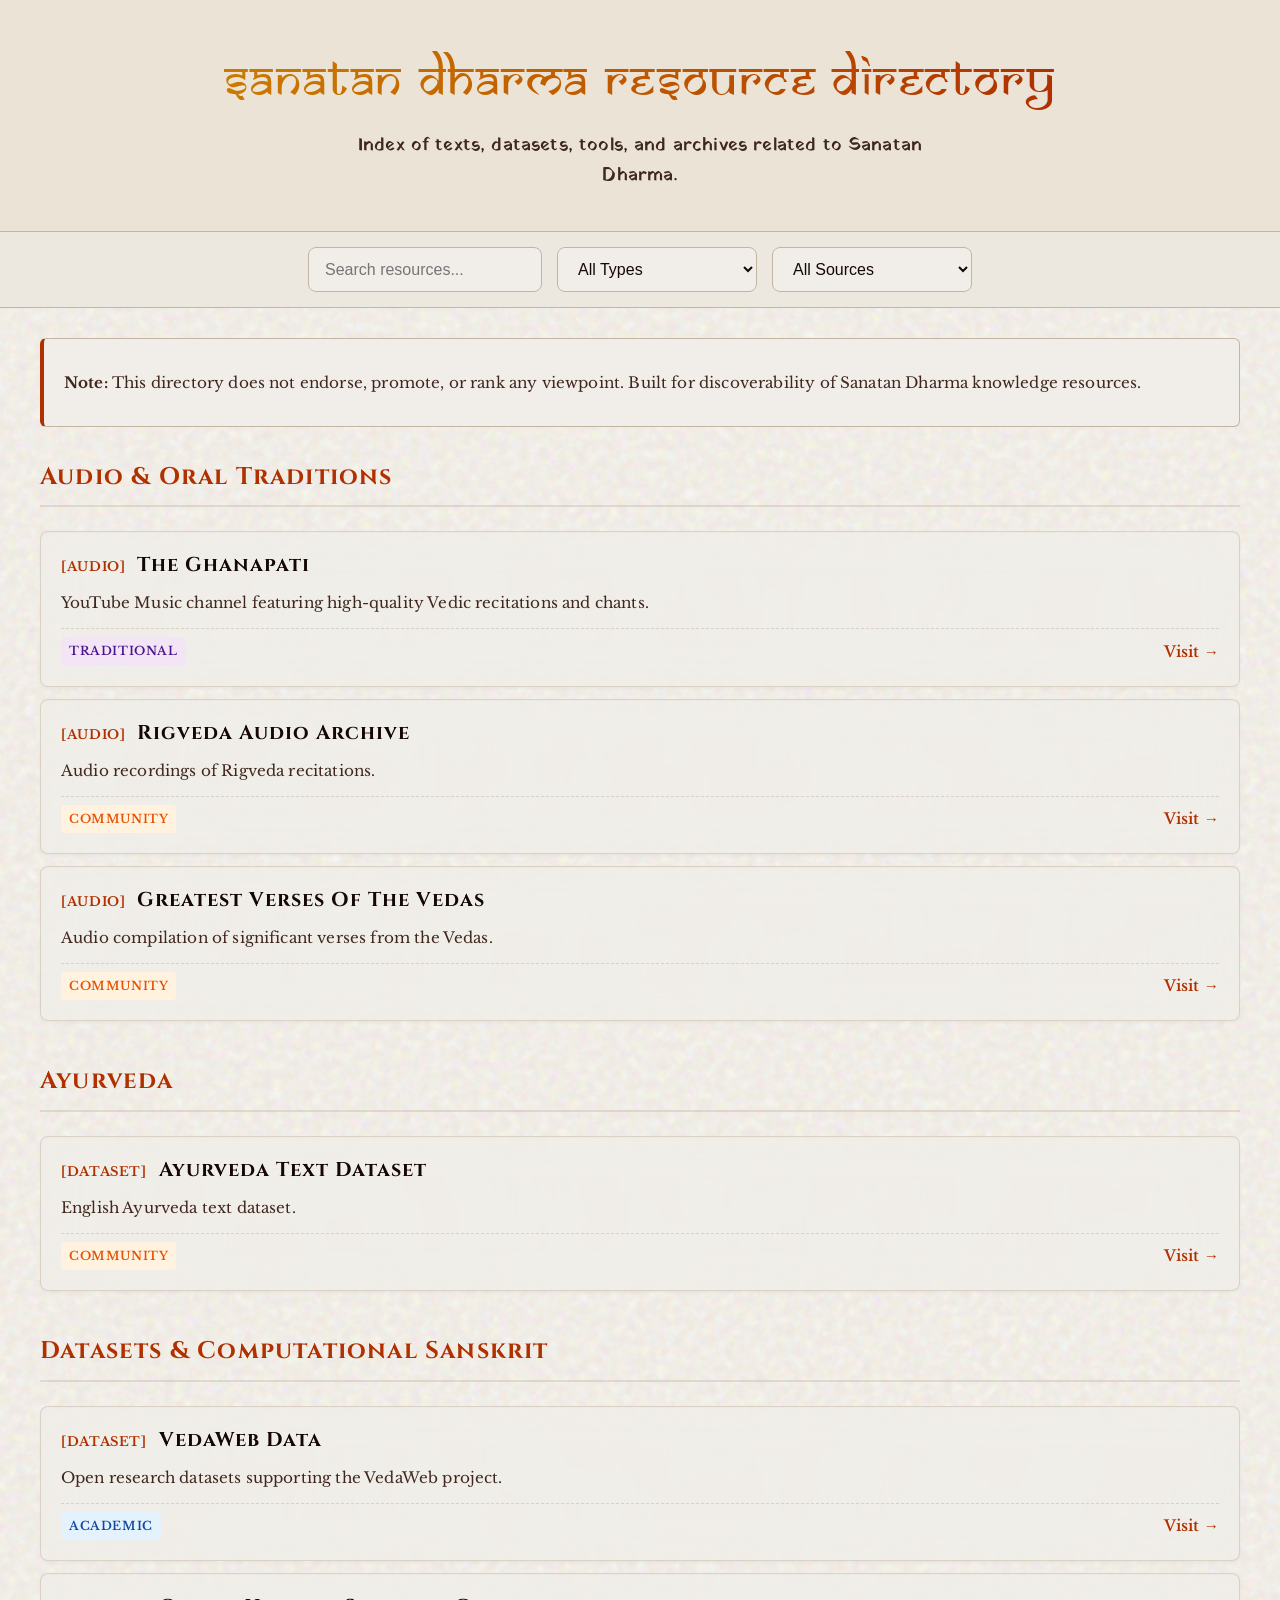
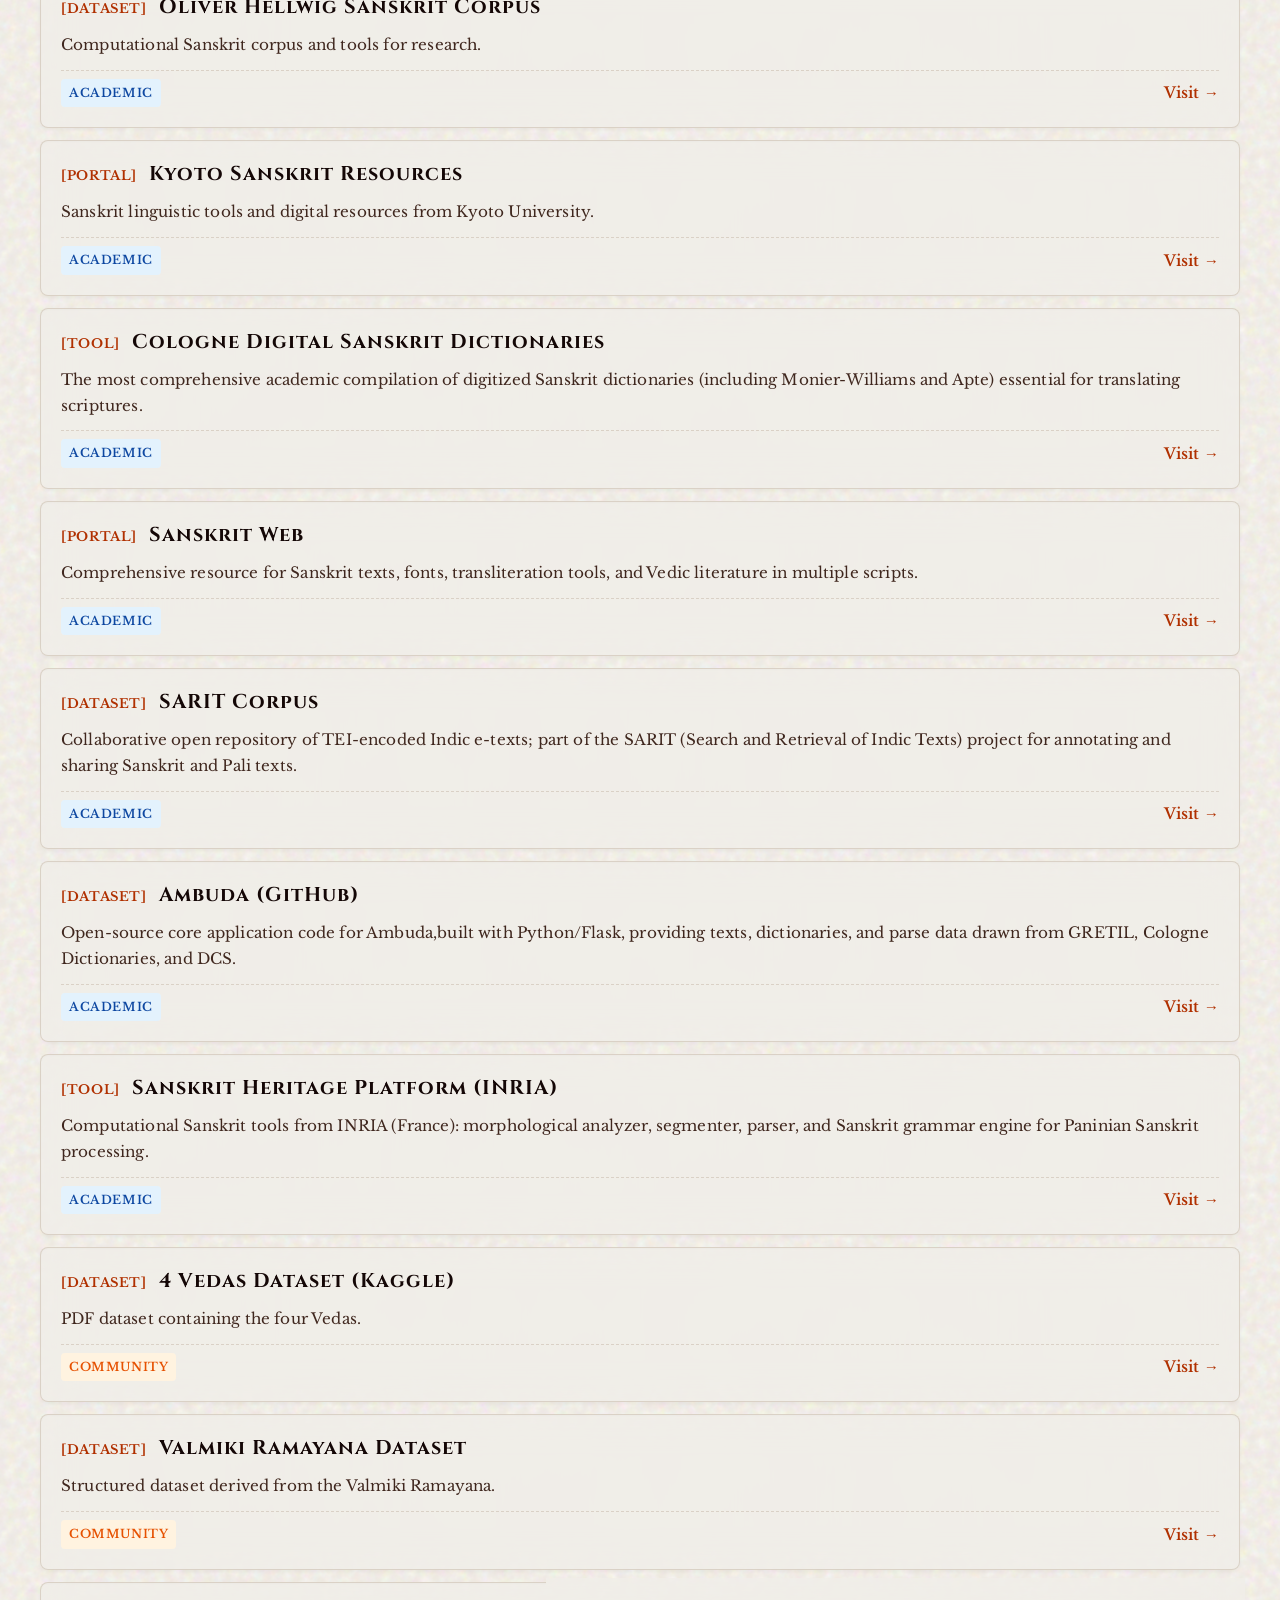
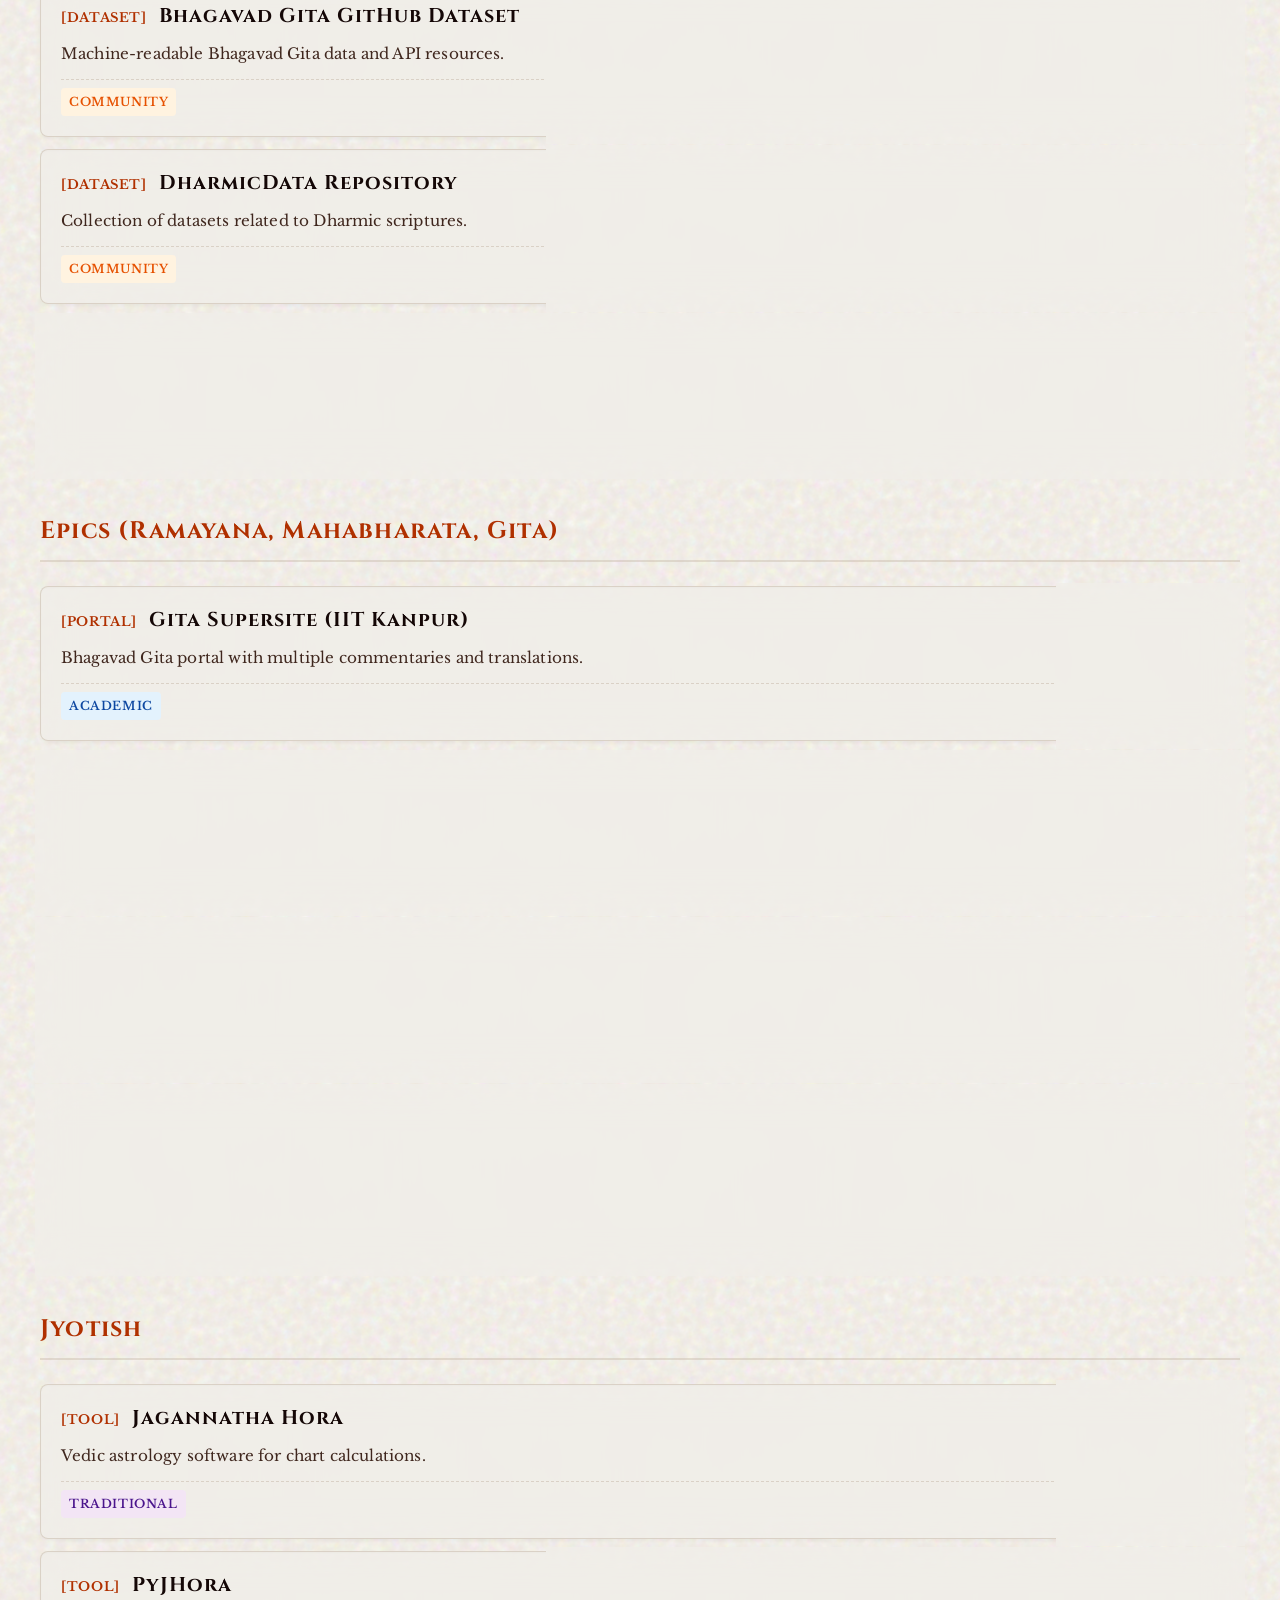
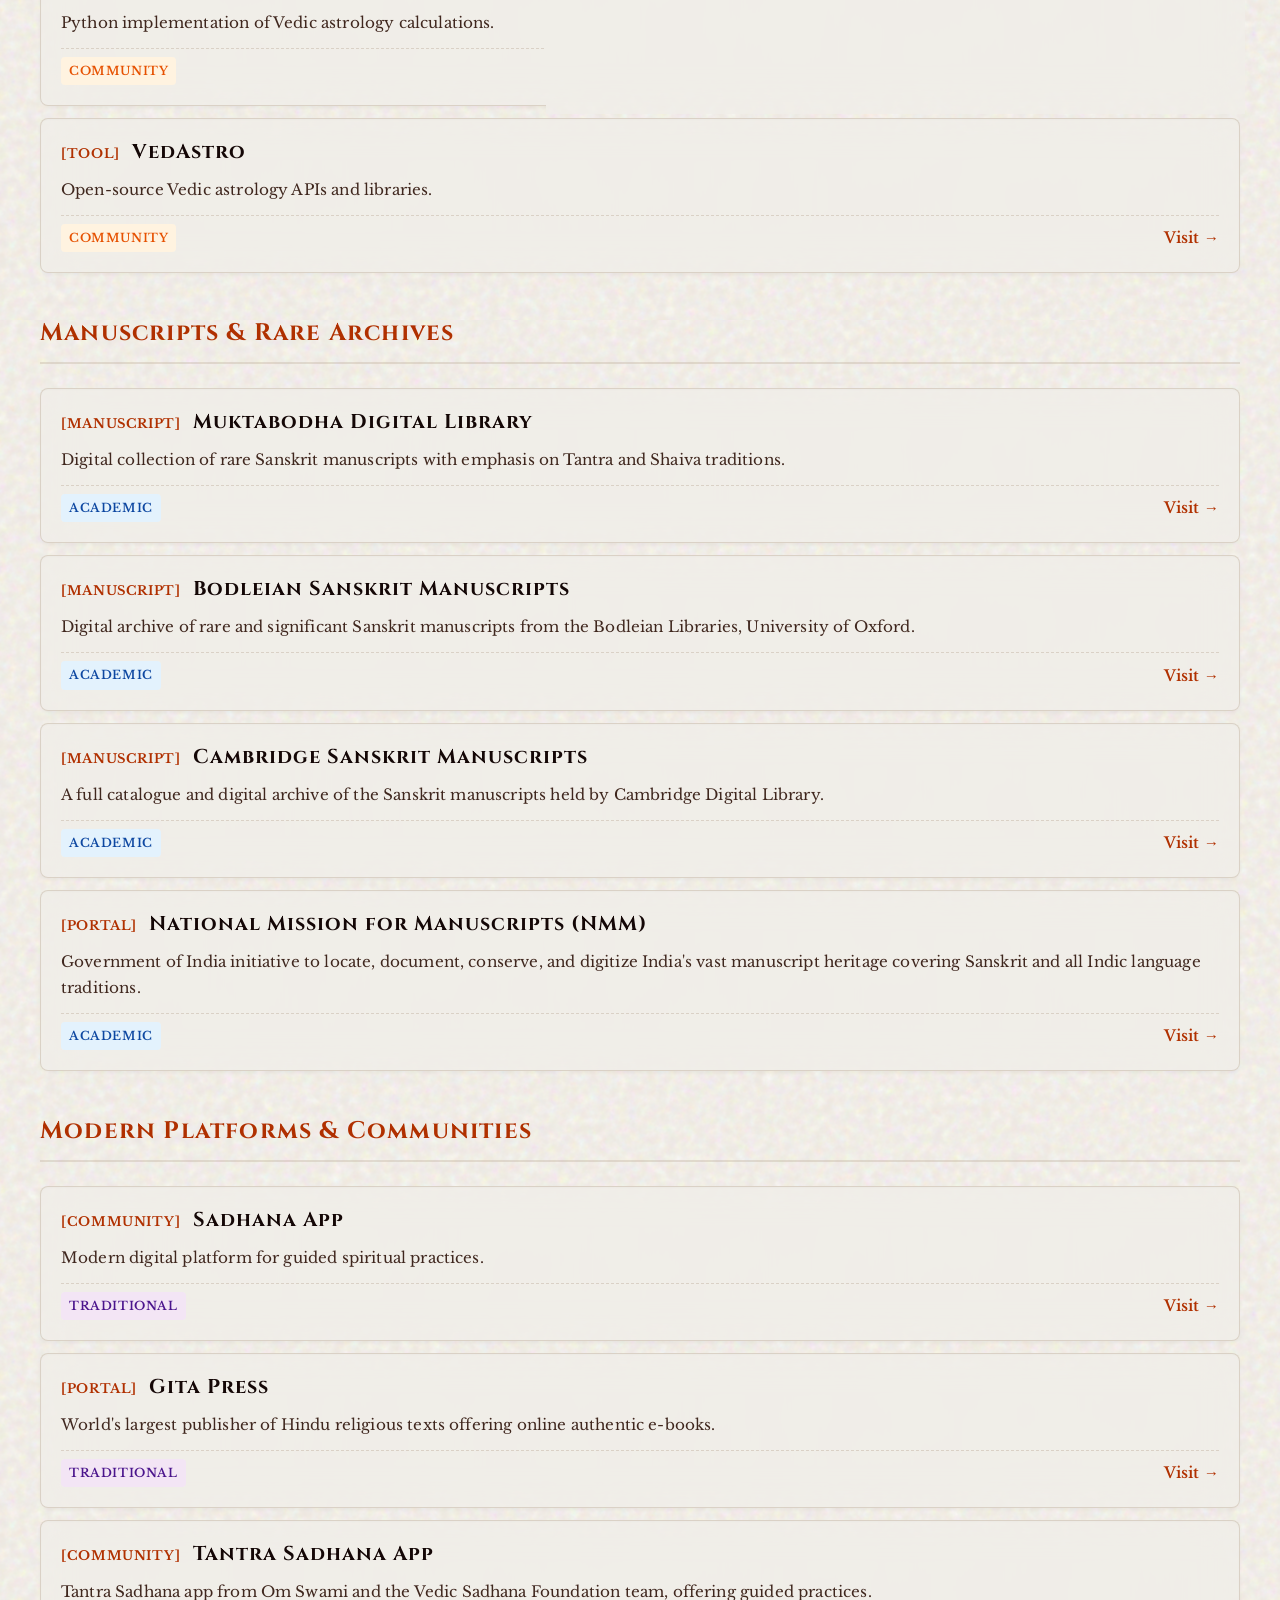
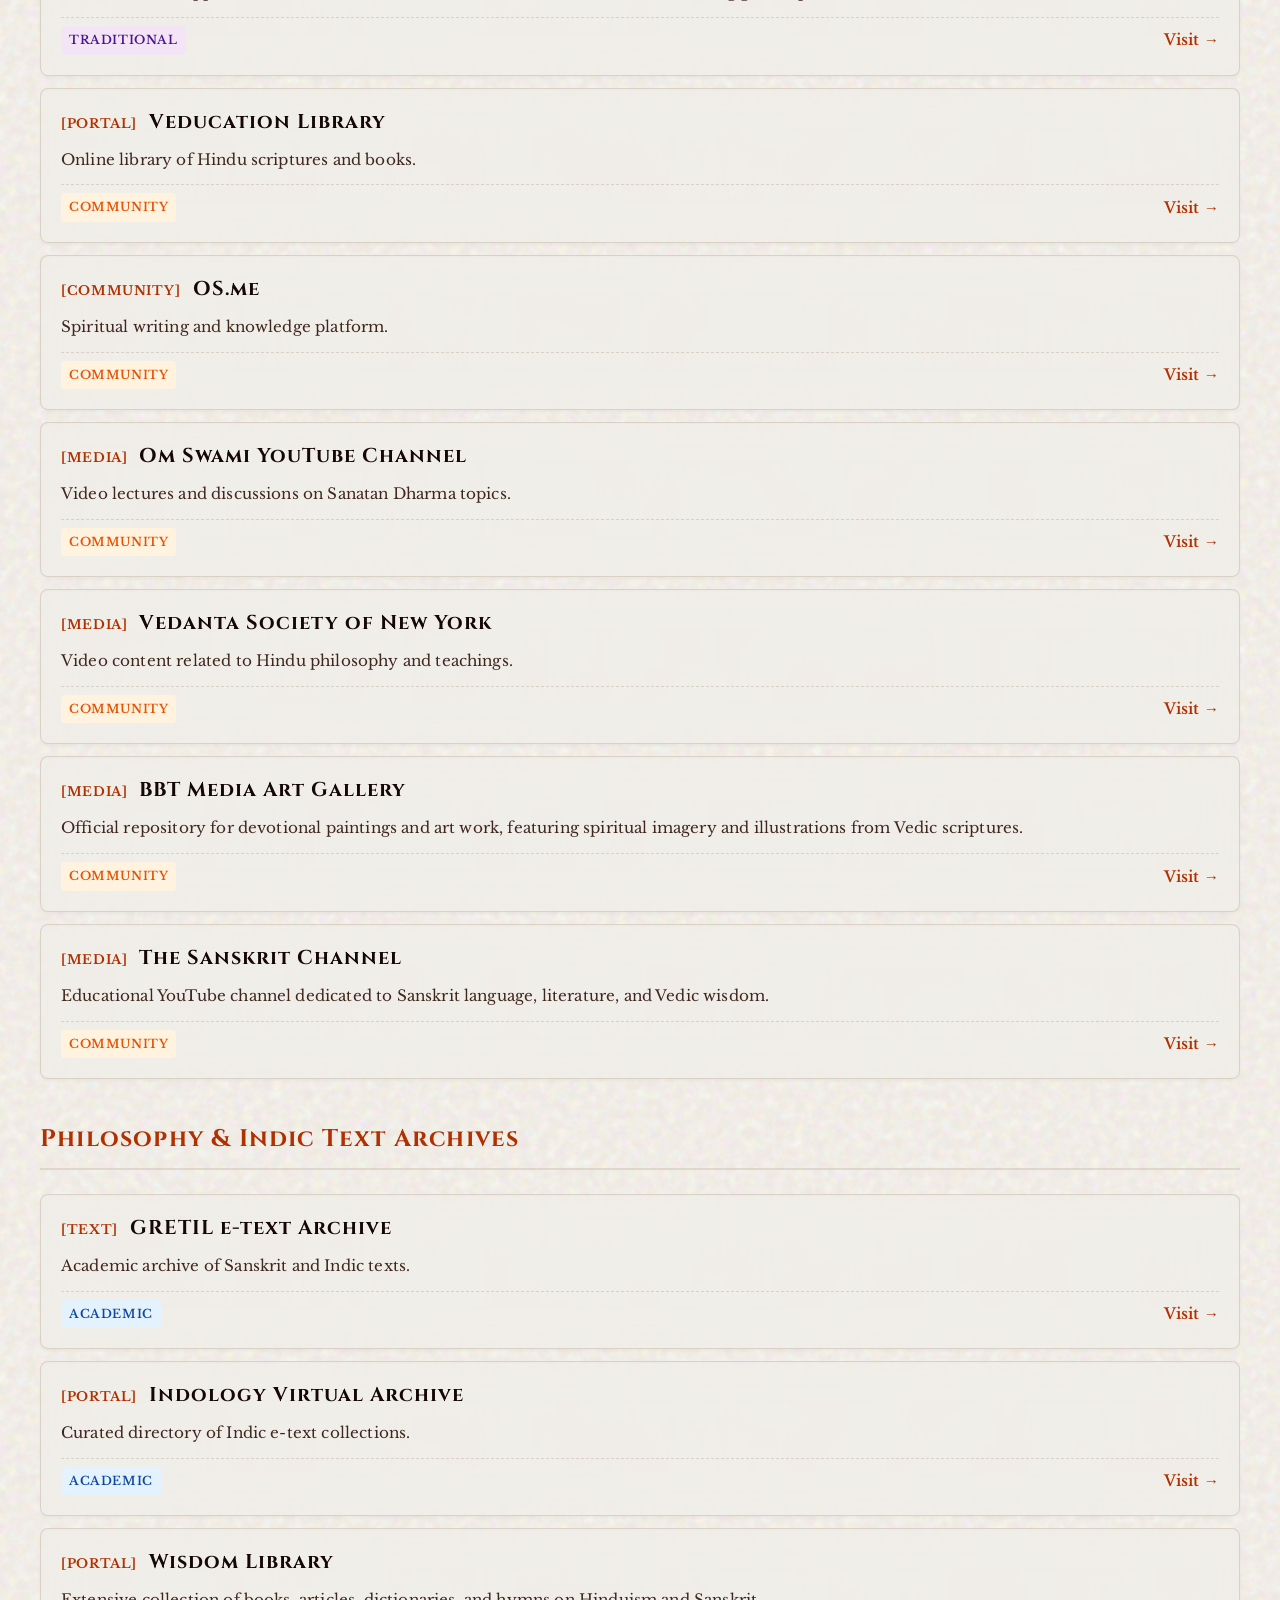
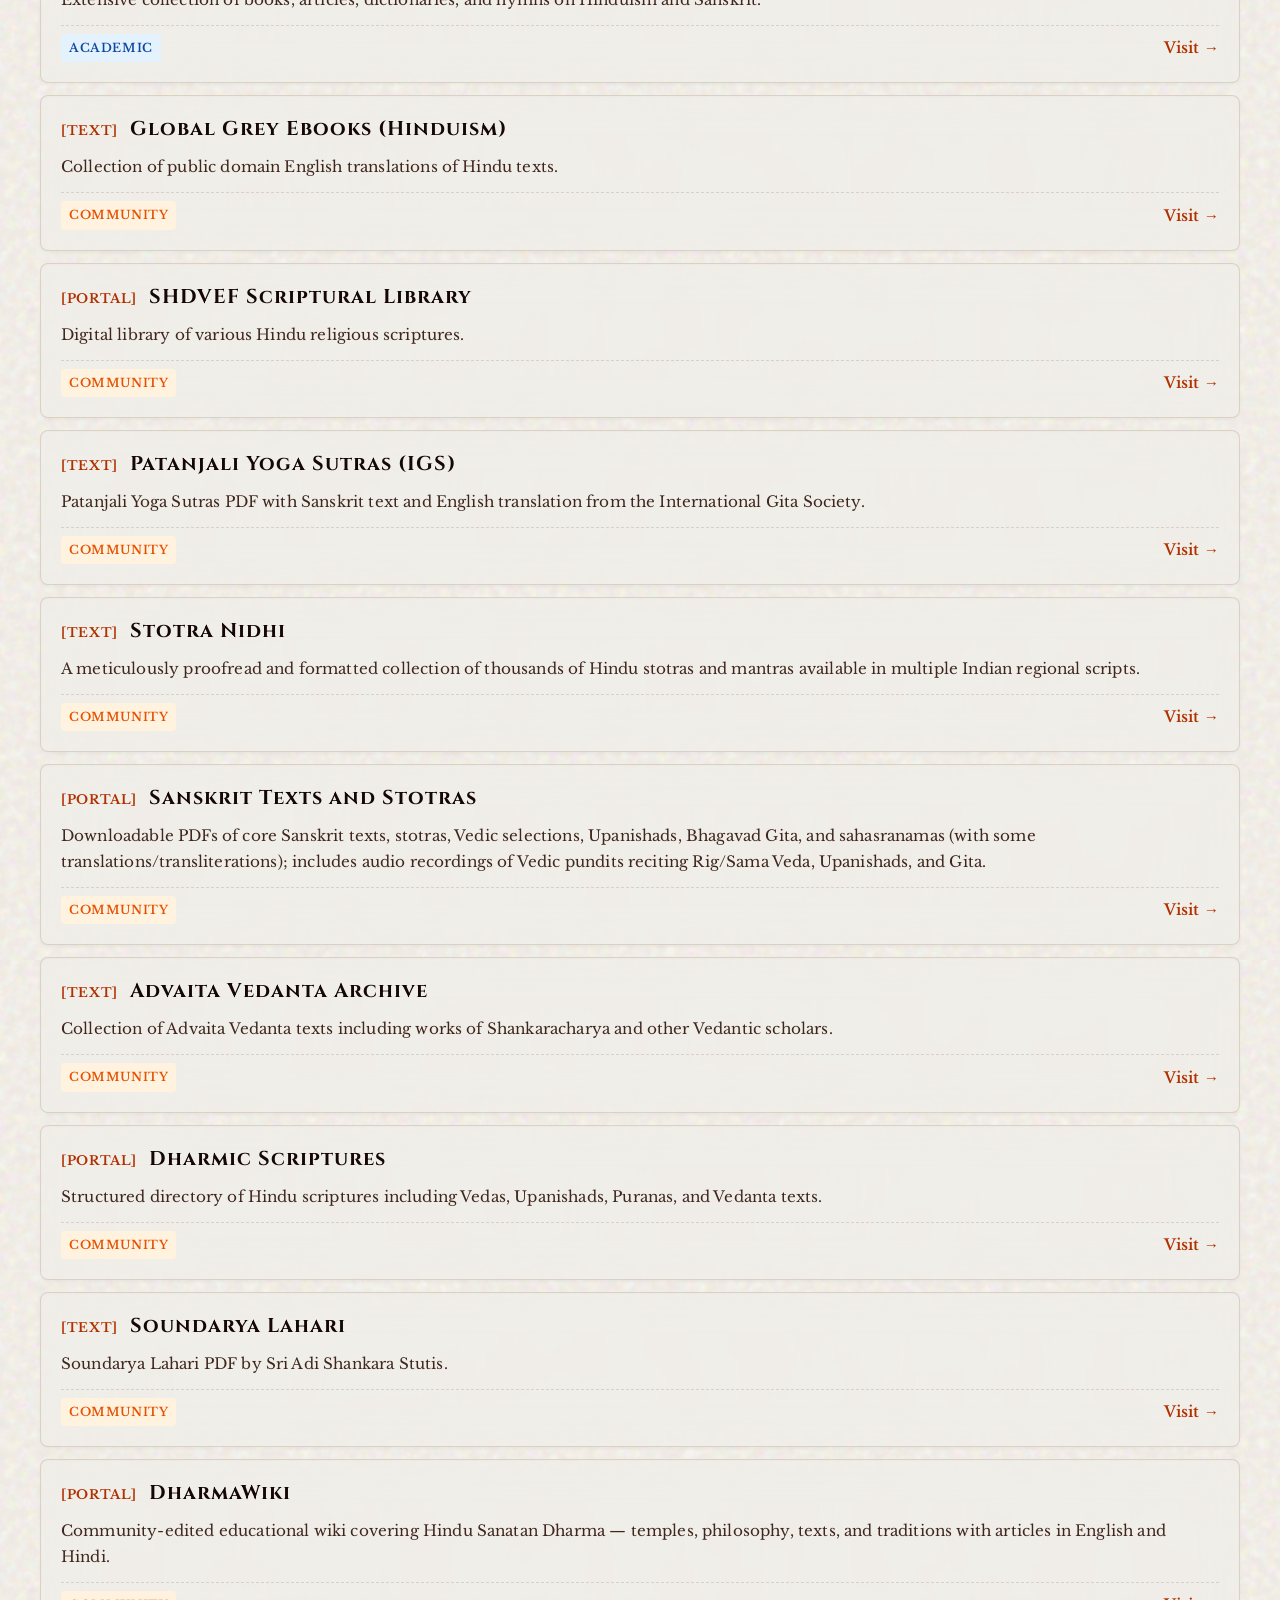
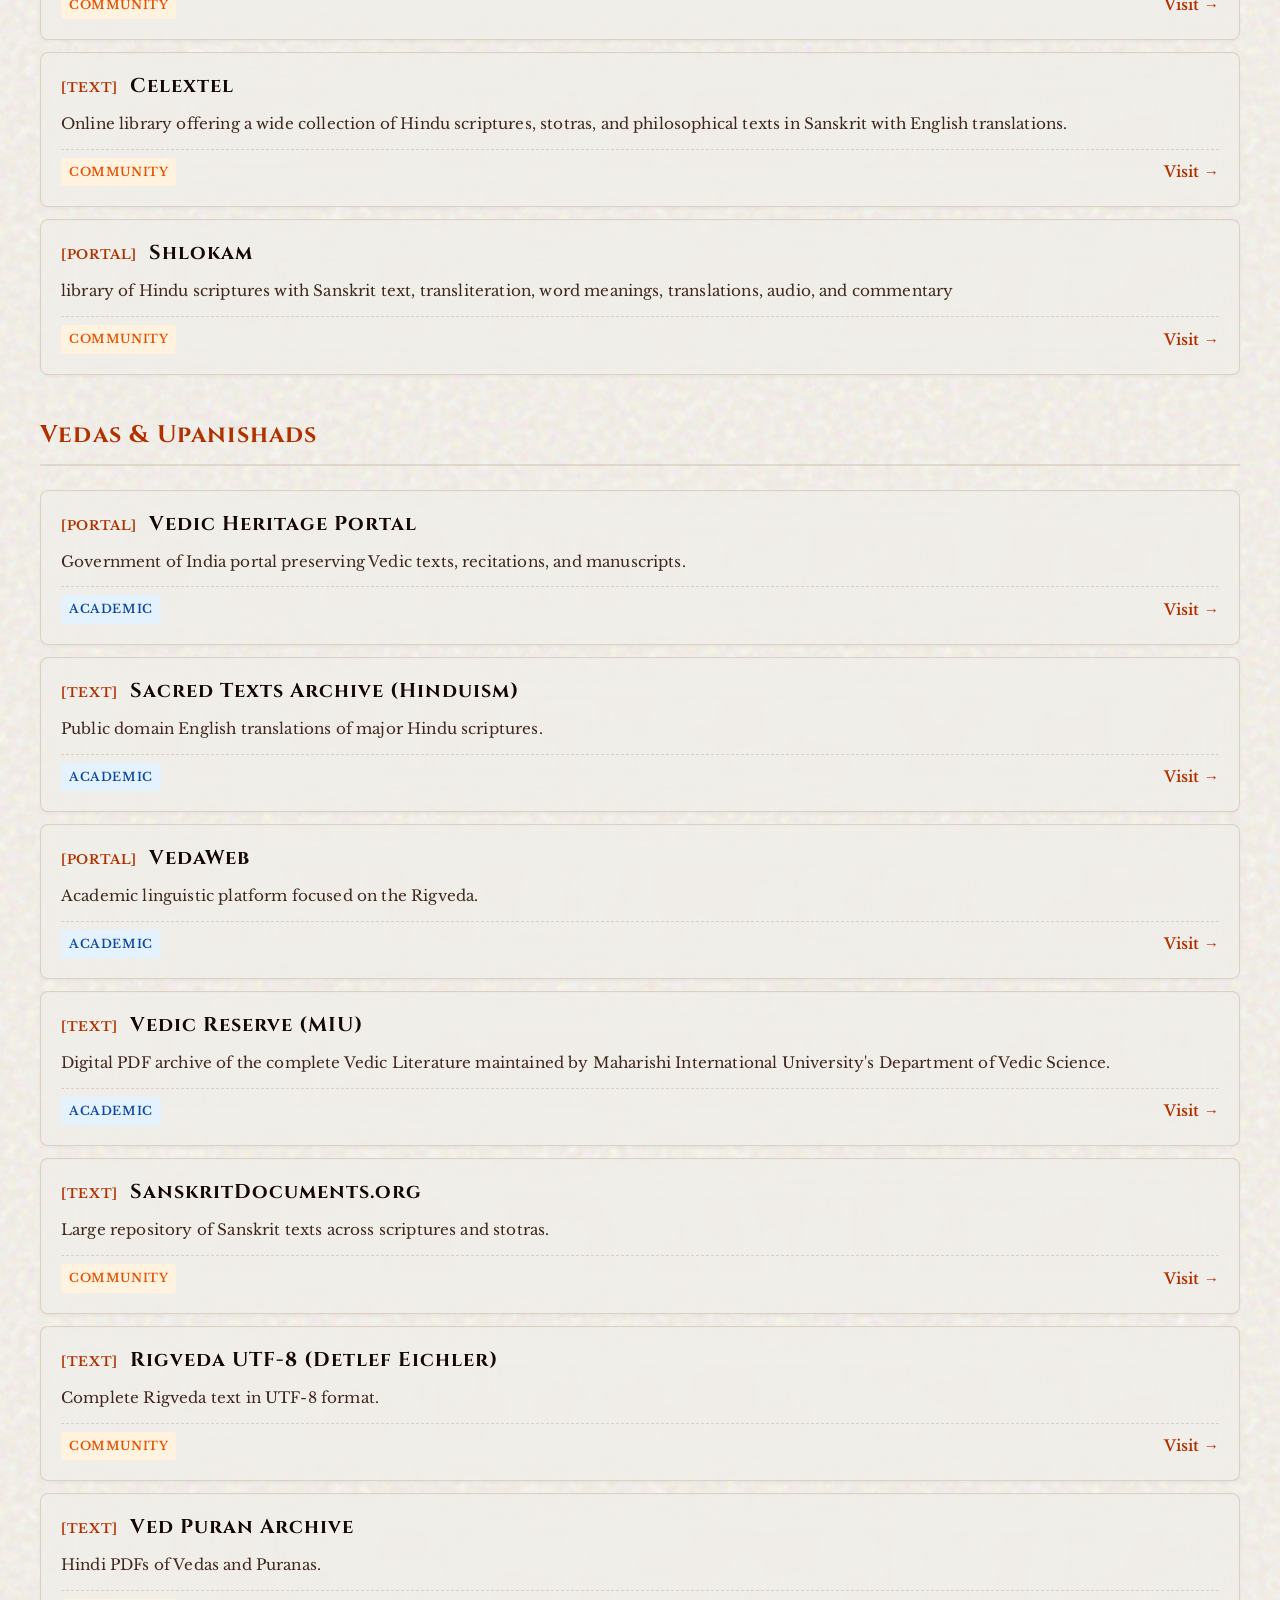
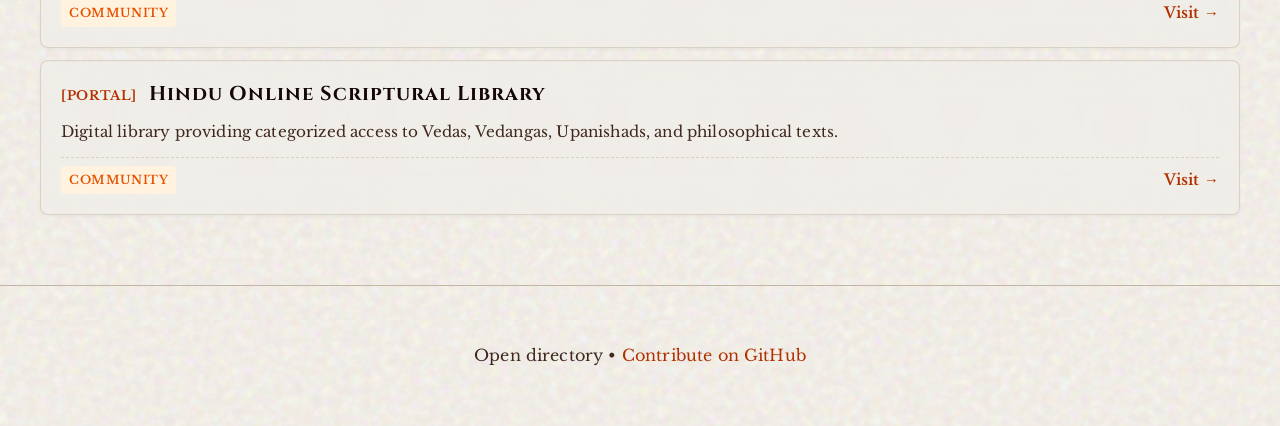
==== commit 35226fa3: "Header font changed into samarkan and subtitle into Yatra one for niche look" ====
--- a/site/index.html
+++ b/site/index.html
@@ -48,6 +48,12 @@
     <link rel="icon" href="favicon.ico" sizes="any">
     <script src="app.js" defer></script>
     <link rel="stylesheet" href="styles.css" />
+
+
+    <!-- HTML <head> -->
+    <link rel="preconnect" href="https://fonts.googleapis.com">
+    <link rel="preconnect" href="https://fonts.gstatic.com" crossorigin>
+    <link href="https://fonts.googleapis.com/css2?family=Yatra+One&display=swap" rel="stylesheet">
 </head>
 
 <body class="light-mode">
--- a/site/styles.css
+++ b/site/styles.css
@@ -29,6 +29,13 @@
     --bg-texture: url("data:image/svg+xml,%3Csvg viewBox='0 0 200 200' xmlns='http://www.w3.org/2000/svg'%3E%3Cfilter id='n'%3E%3CfeTurbulence type='fractalNoise' baseFrequency='0.65' numOctaves='3' stitchTiles='stitch'/%3E%3C/filter%3E%3Crect width='100%25' height='100%25' filter='url(%23n)'/%3E%3C/svg%3E");
 }
 
+@font-face {
+  font-family: 'Samarkan';
+  src: url('../fonts/samarkan.TTF') format('truetype');
+  font-weight: normal;
+  font-style: normal;
+}
+
 body {
     font-family: var(--font-serif);
     margin: 0;
@@ -76,8 +83,9 @@
 
 .header h1 {
     margin: 0 0 10px;
-    font-size: 2.2rem;
-    font-weight: 700;
+    font-family: 'Samarkan', sans-serif;
+    font-size: 3rem;
+    font-weight: normal;
     text-transform: uppercase;
     background: linear-gradient(to right, var(--accent-secondary), var(--accent), var(--accent-secondary));
     background-size: 200% auto;
@@ -92,6 +100,7 @@
     font-size: 1.1rem;
     max-width: 600px;
     margin: 0;
+    font-family: 'Yatra One', cursive;
 }
 
 /* Removed .btn-theme styles */
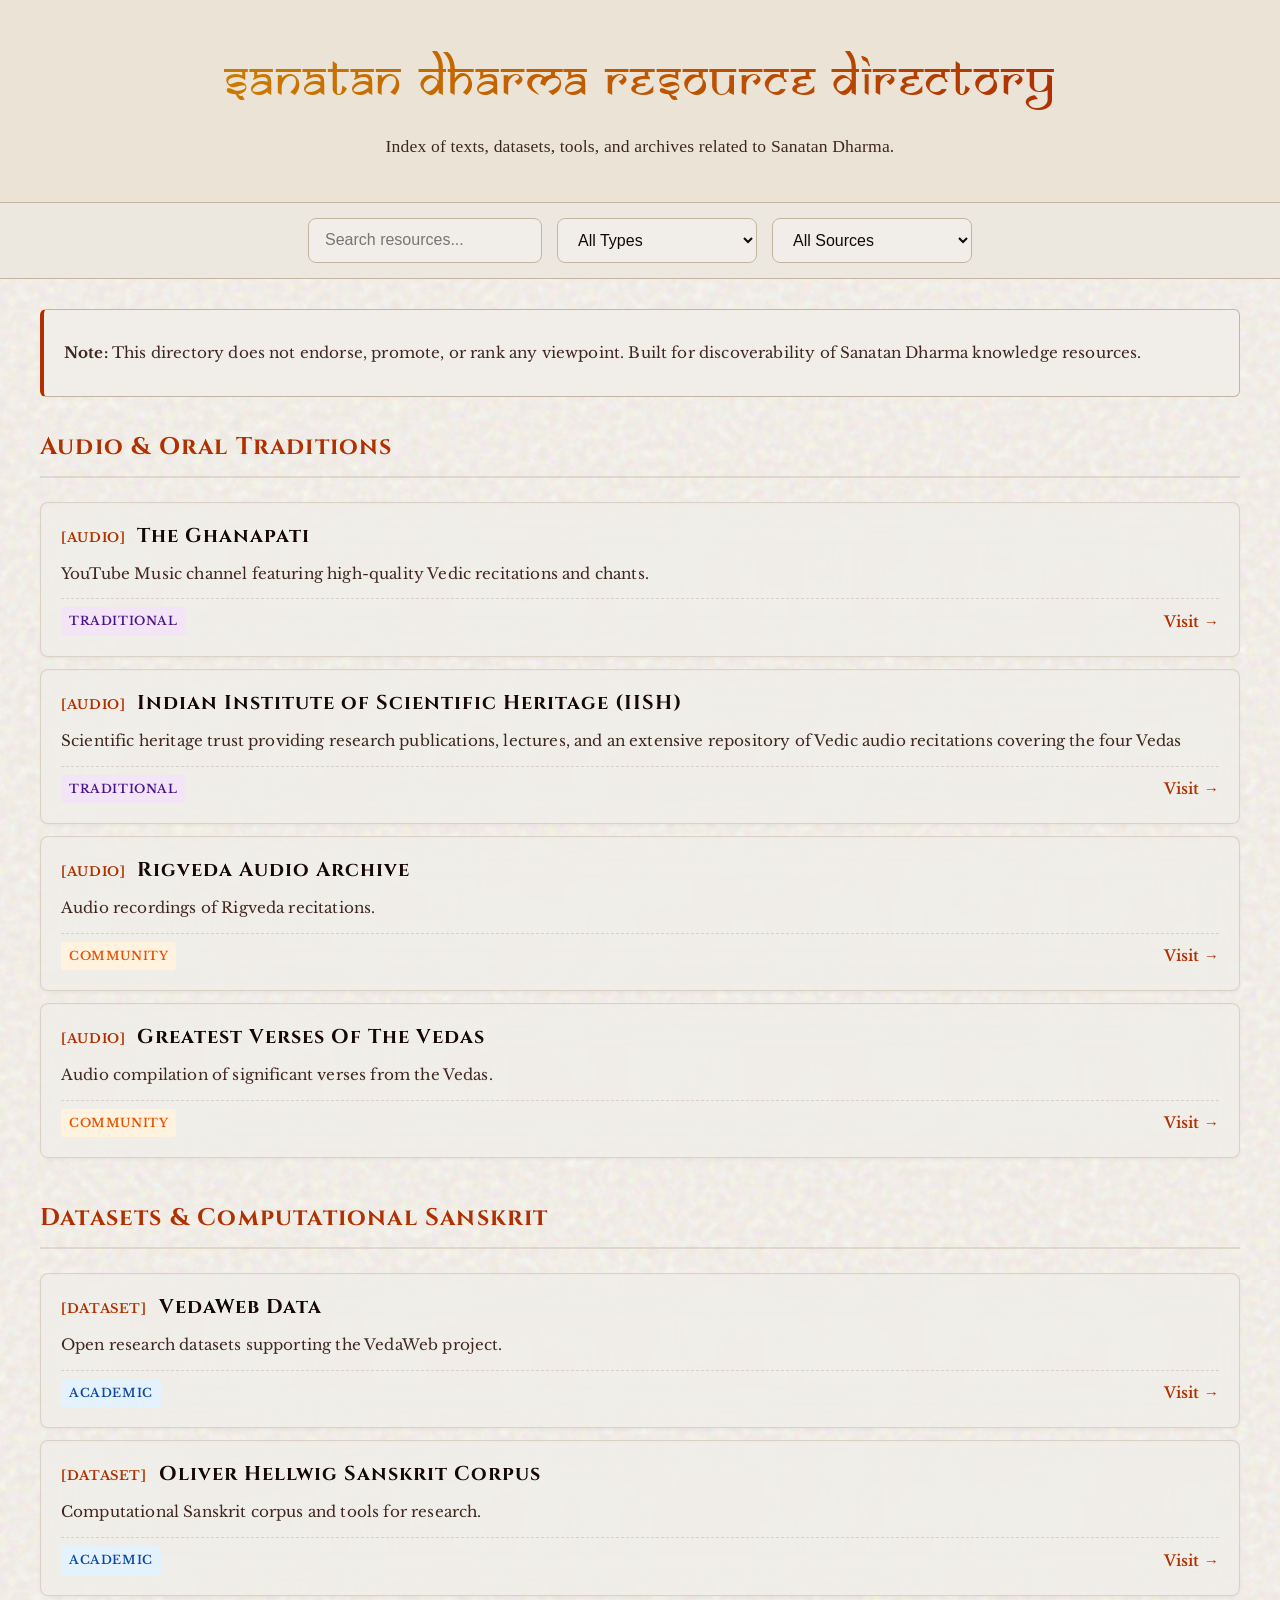
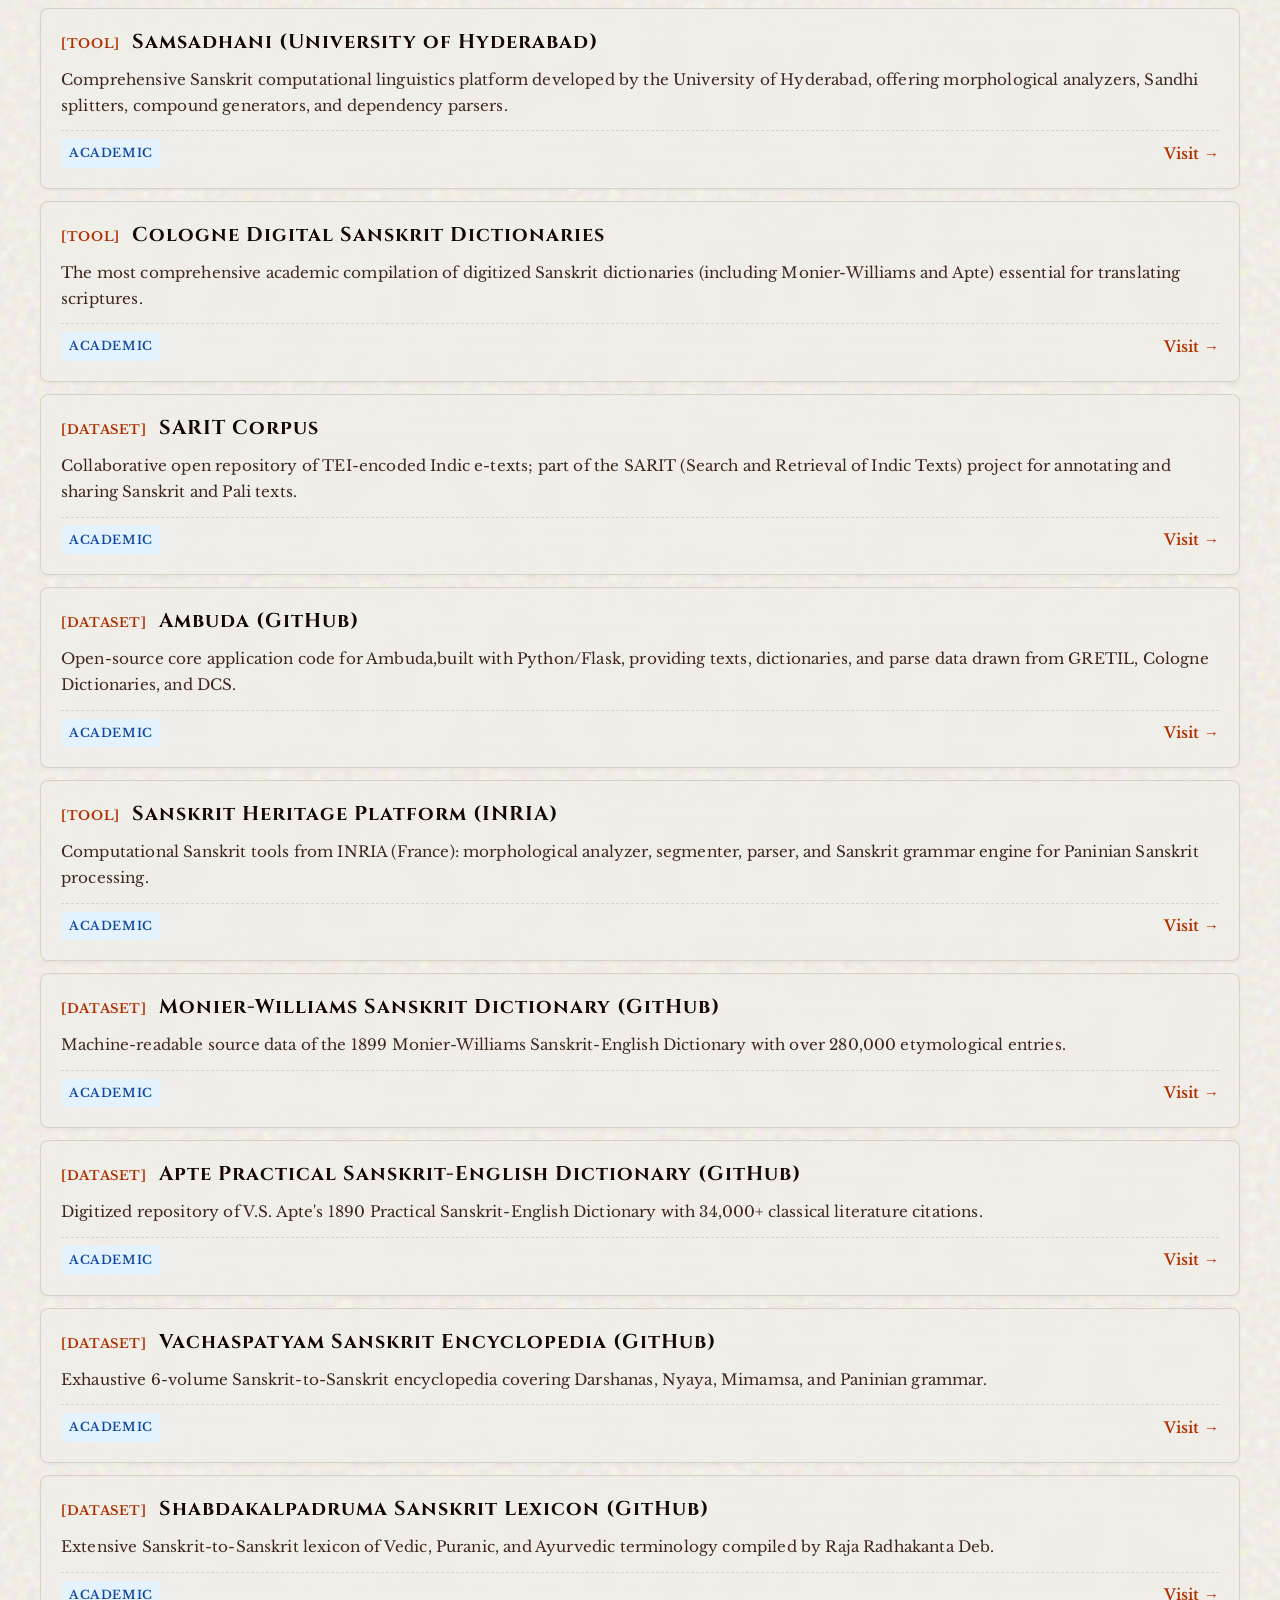
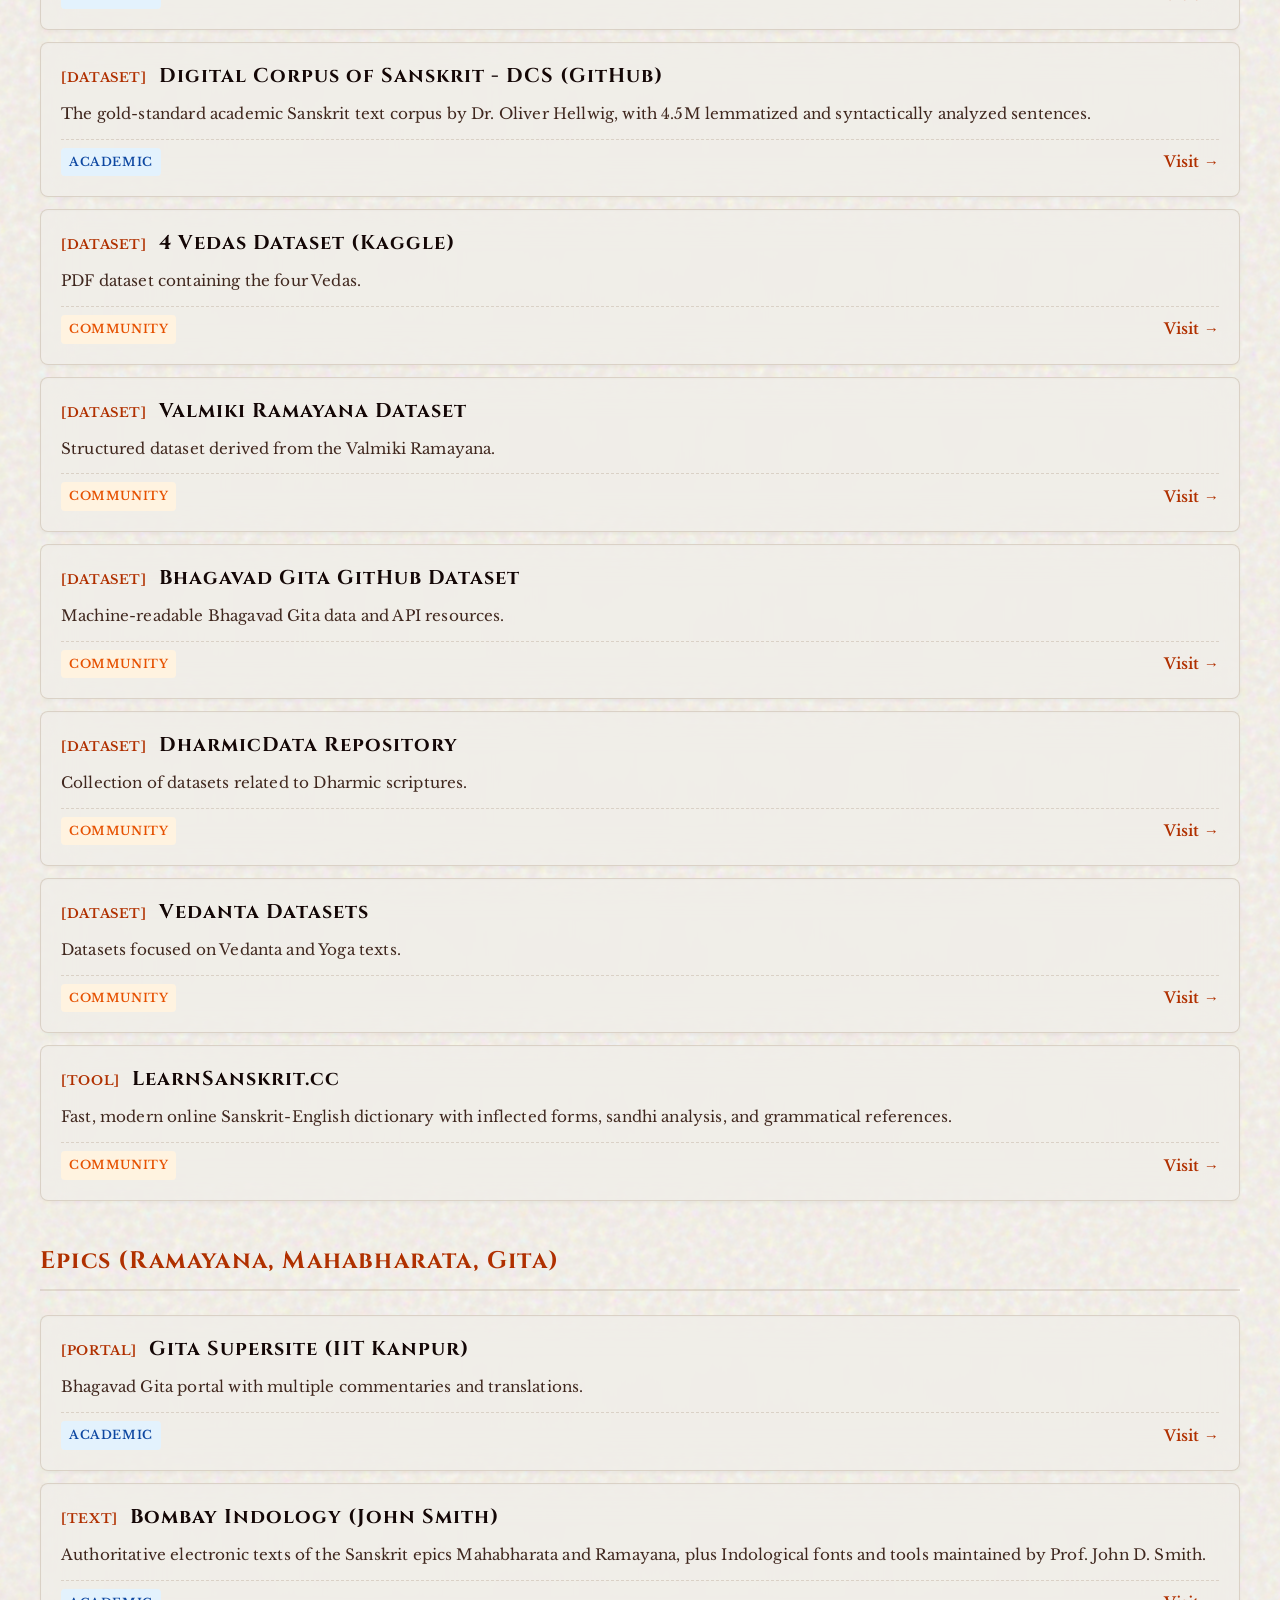
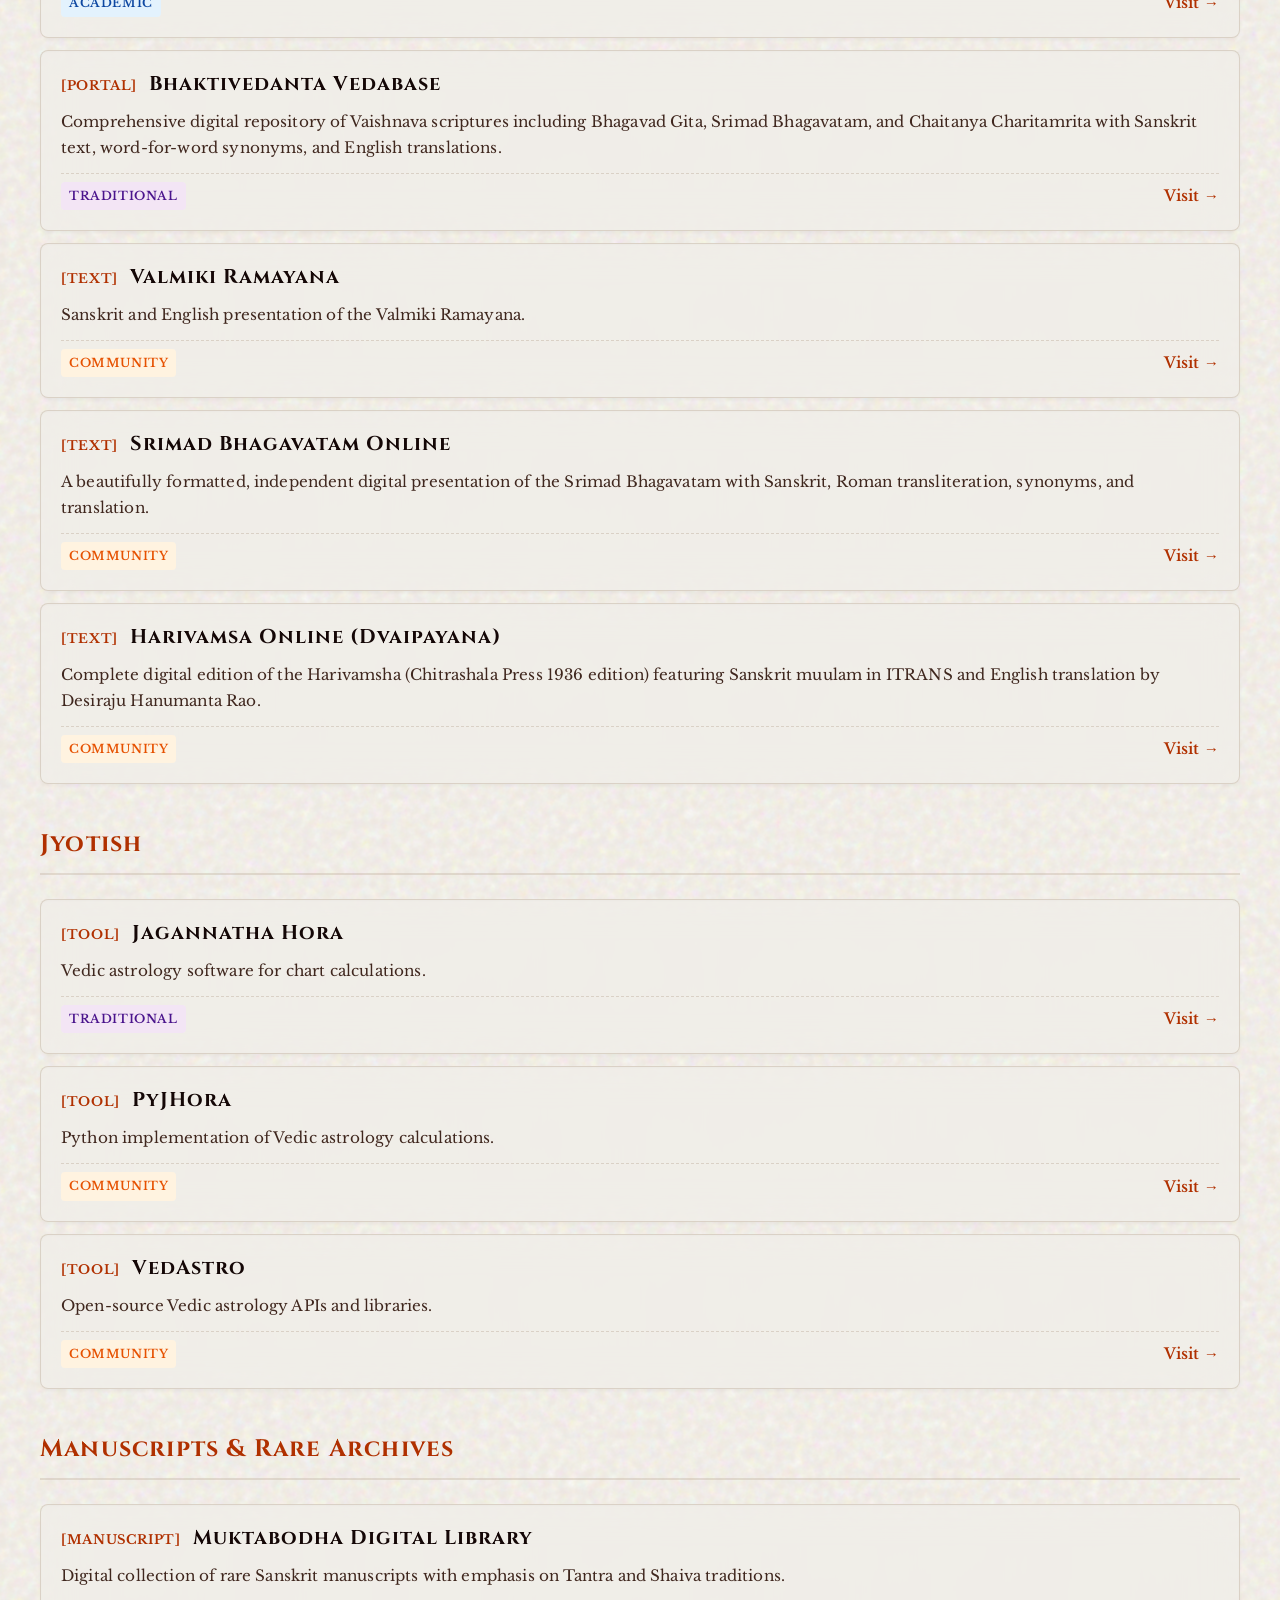
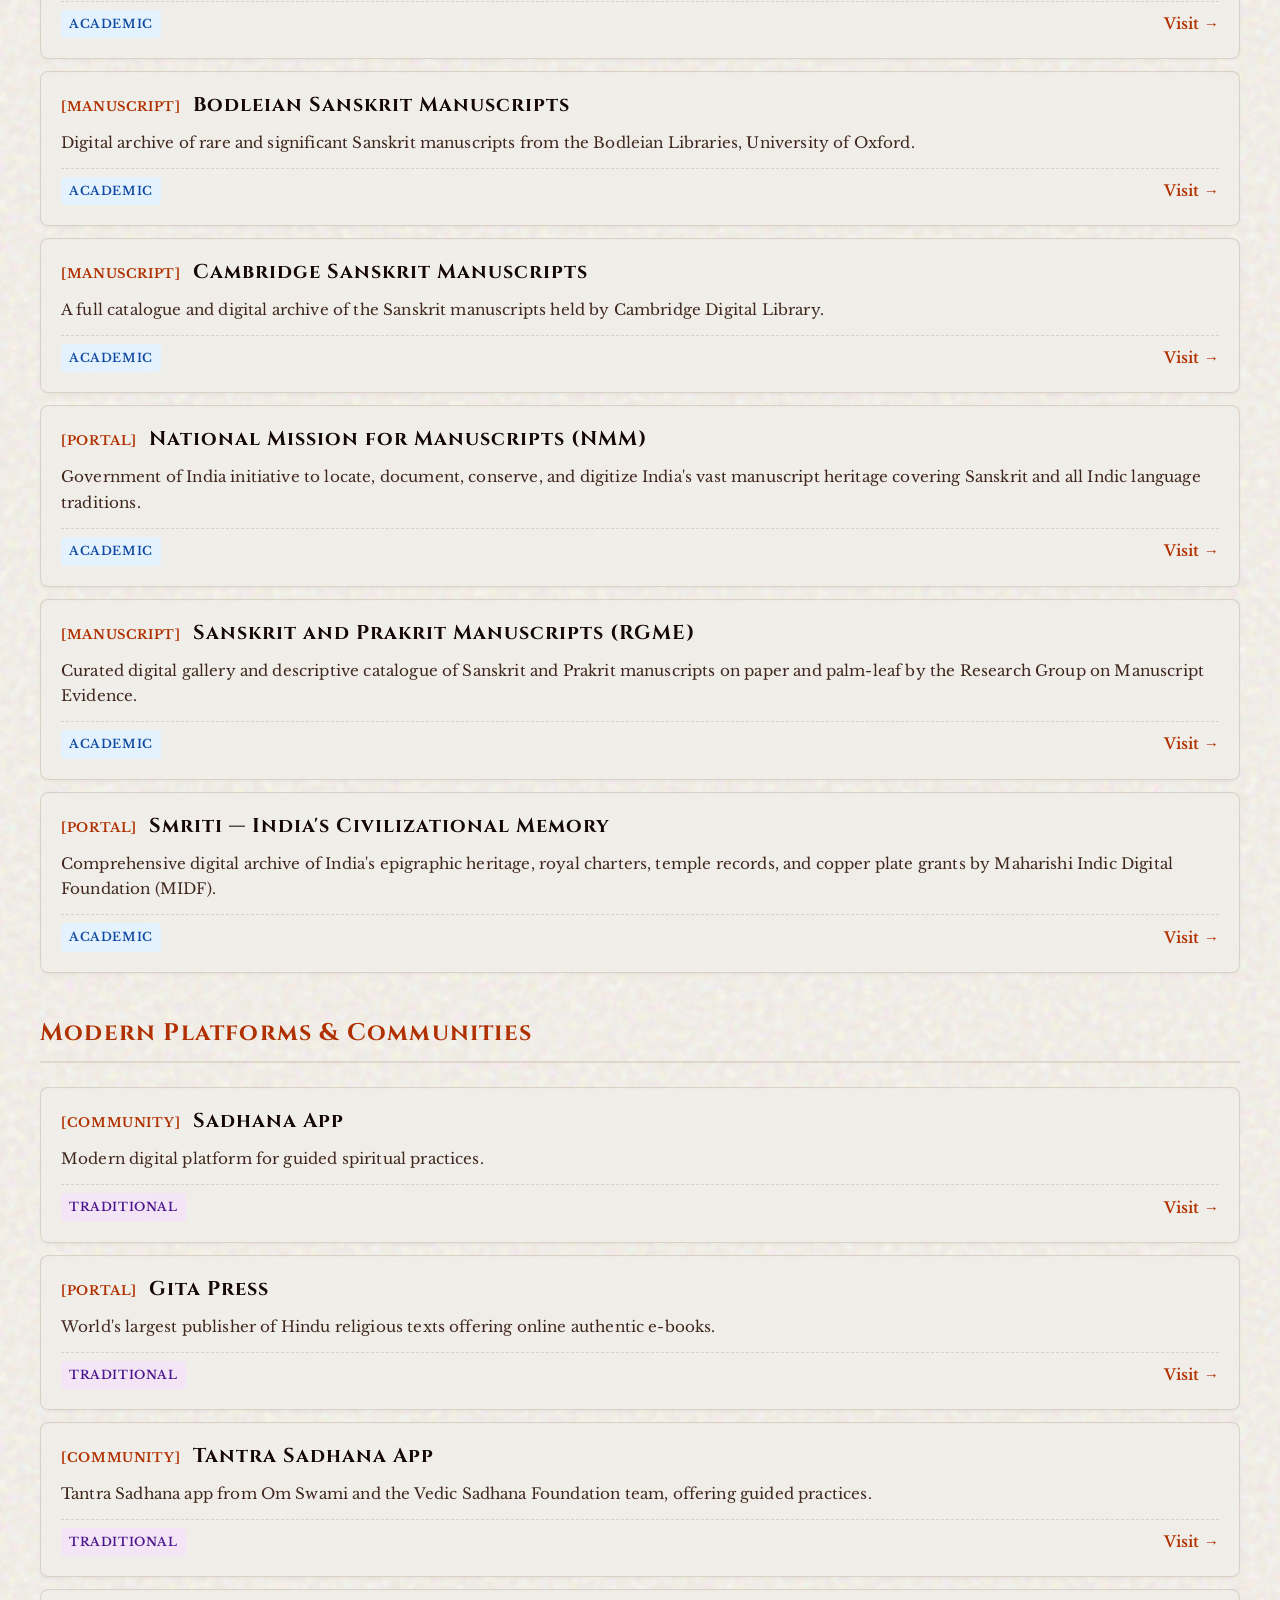
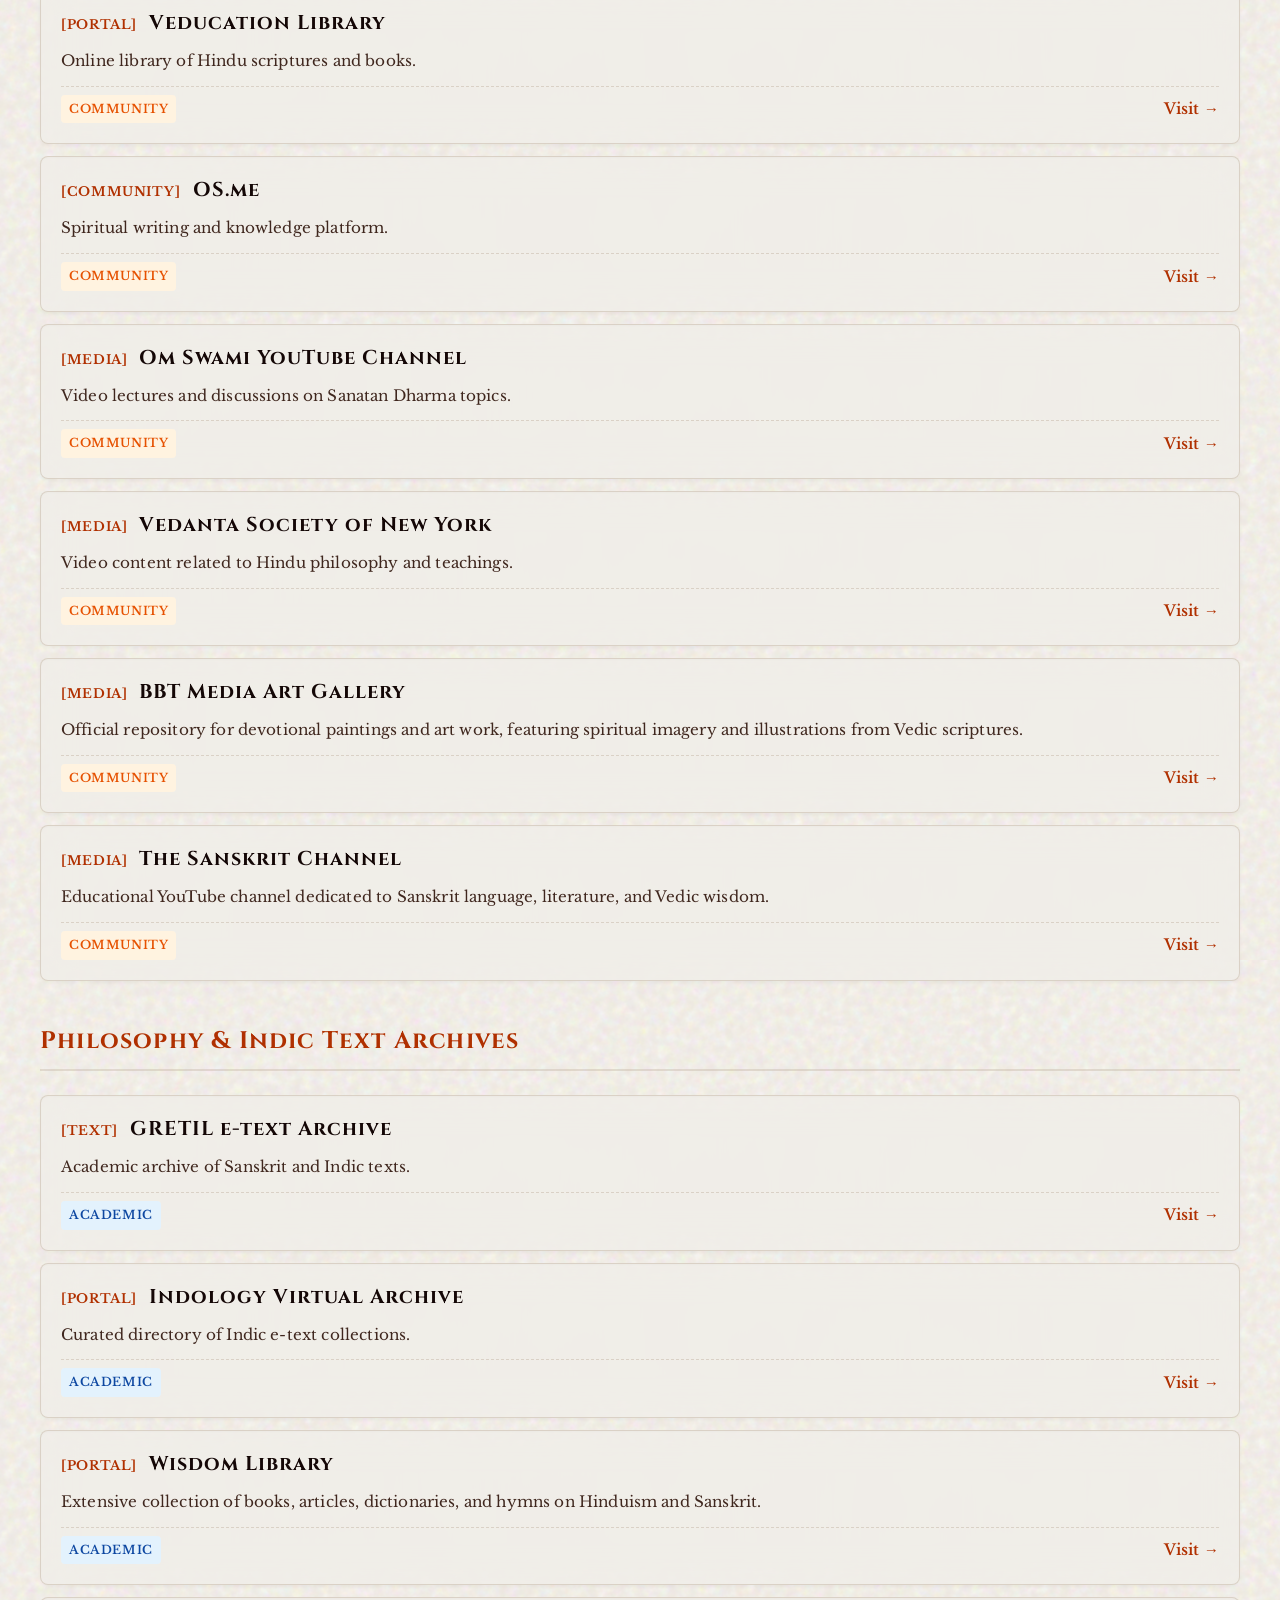
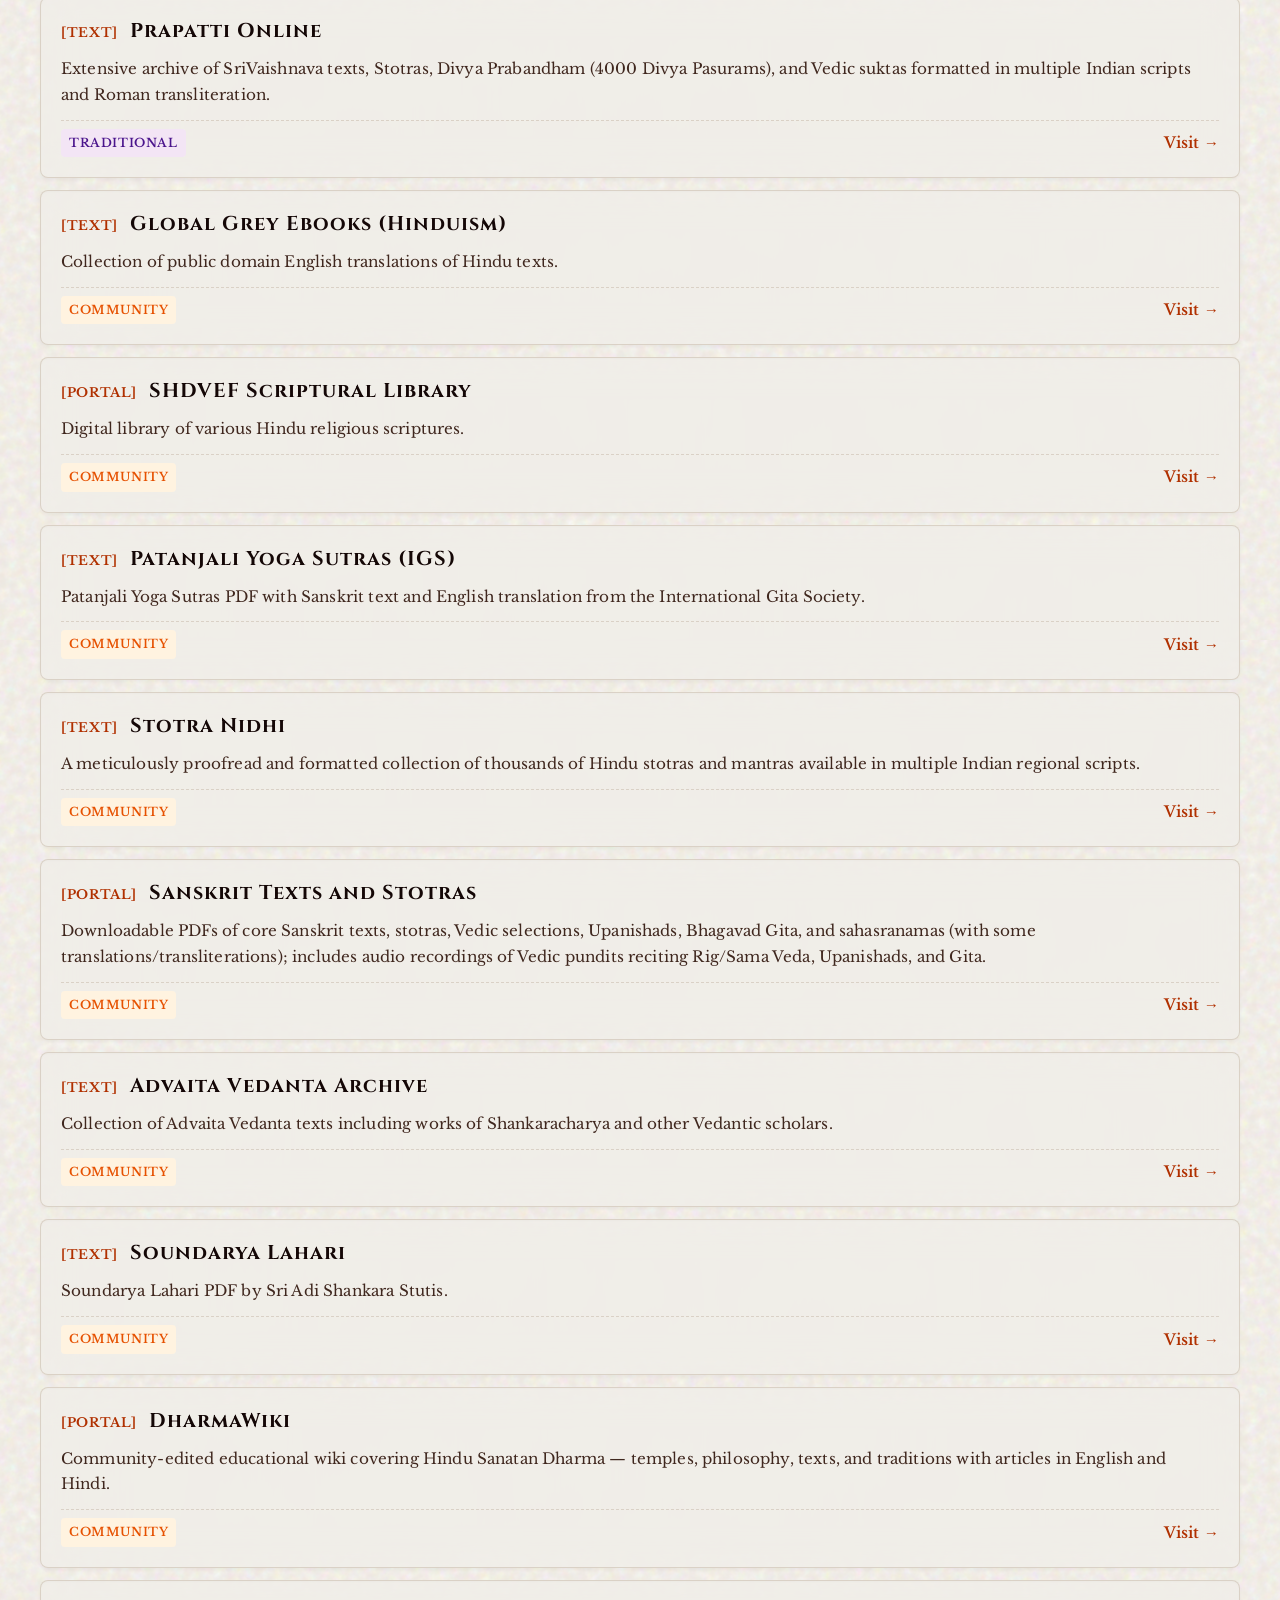
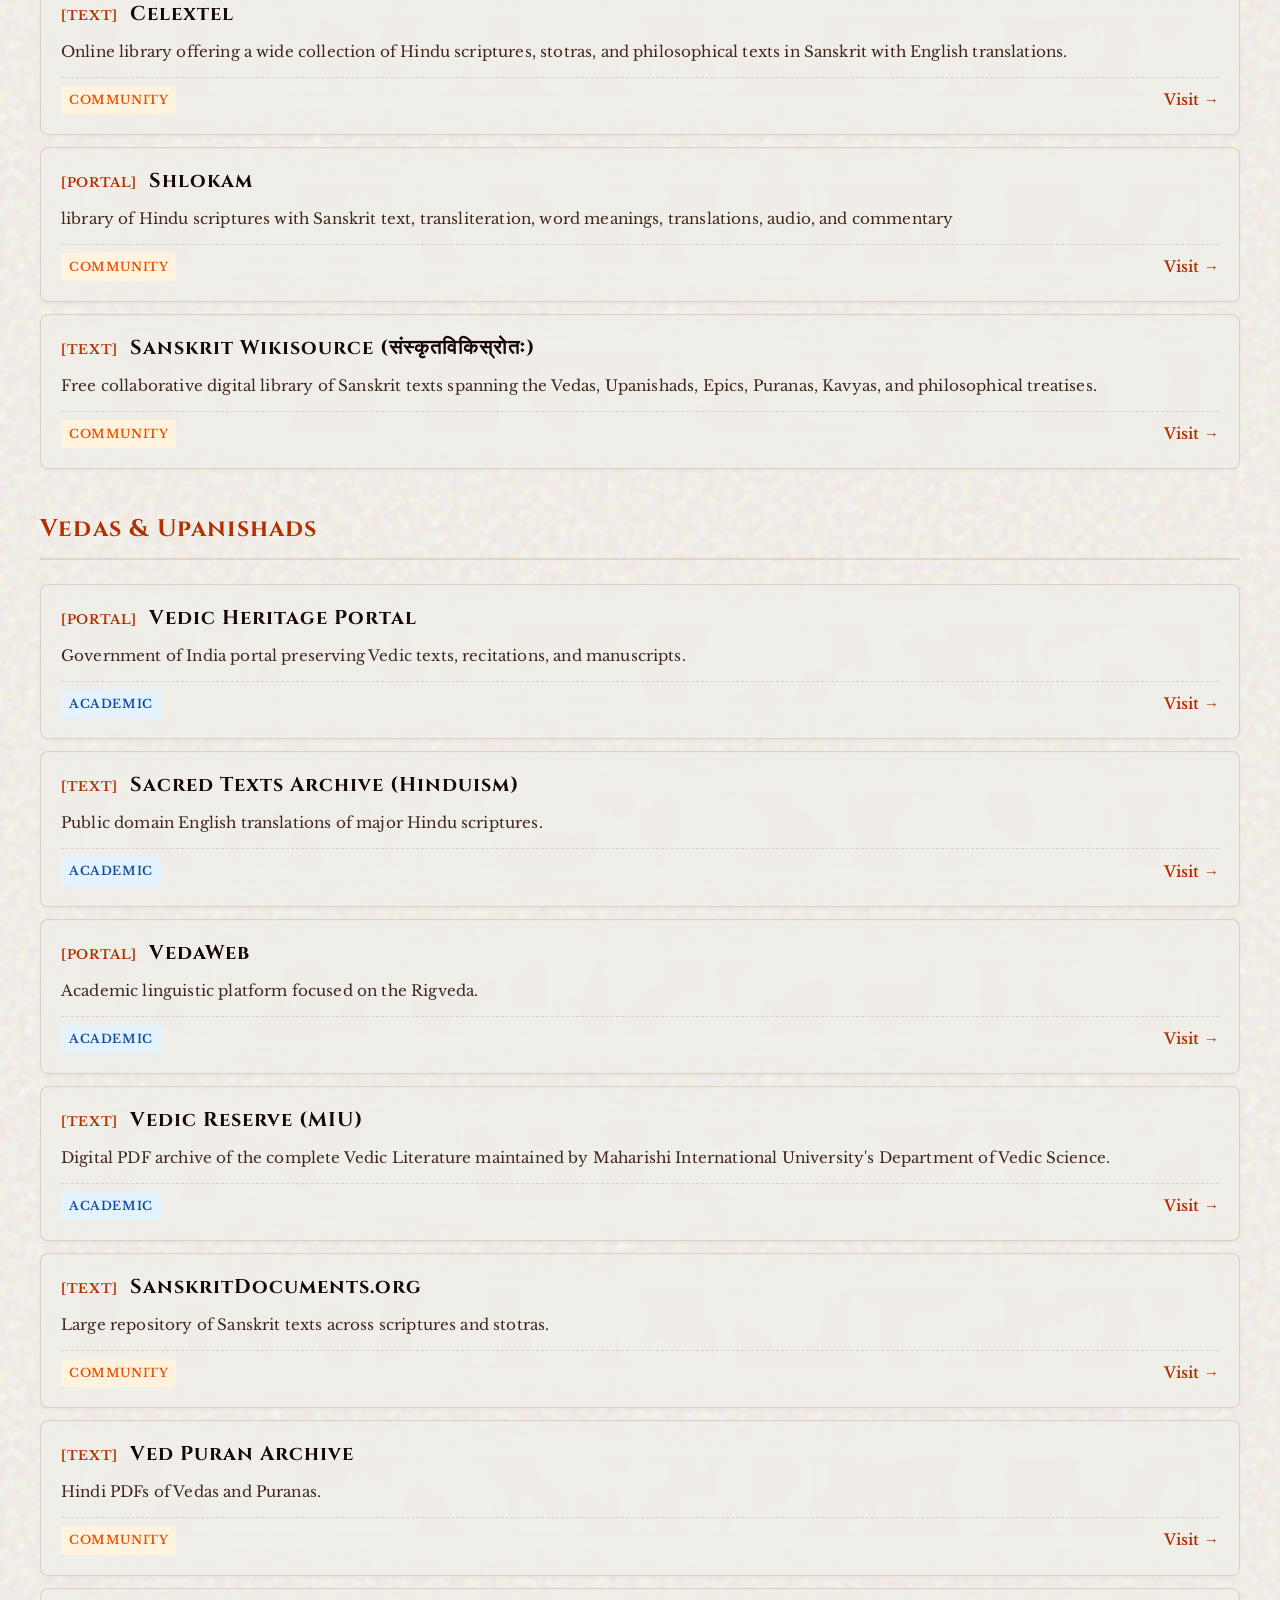
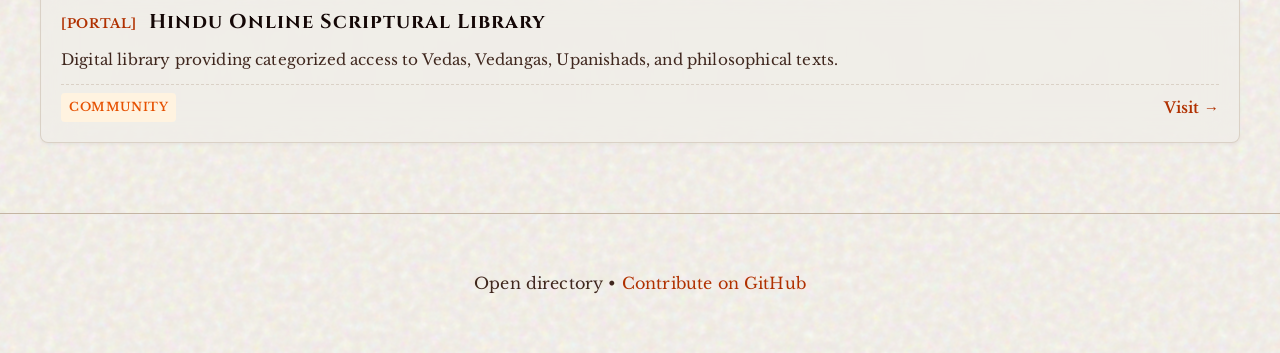
==== commit 39b61707: "Fix Google Search Console duplicate canonical error and format Smriti URL" ====
--- a/site/index.html
+++ b/site/index.html
@@ -8,18 +8,18 @@
     <meta name="description" content="Index of Hindu scriptures, Sanskrit datasets, and Indic knowledge archives.">
     <meta name="keywords" content="Sanatan Dharma, Hinduism, Vedas, Upanishads, Sanskrit, Indic knowledge, datasets, texts, archives">
     <meta name="google-site-verification" content="KAcE5TMLpTpCpFi4t-h-RpigySy2XboQ63TTwk7dxRQ" />
-    <link rel="canonical" href="https://dhruvil-8.github.io/SanatanDharmaDirectory/" />
+    <link rel="canonical" href="https://dhruvil-8.github.io/SanatanDharmaDirectory/site/" />
 
     <!-- Open Graph / Social -->
     <meta property="og:type" content="website">
-    <meta property="og:url" content="https://dhruvil-8.github.io/SanatanDharmaDirectory/">
+    <meta property="og:url" content="https://dhruvil-8.github.io/SanatanDharmaDirectory/site/">
     <meta property="og:title" content="Sanatan Dharma Resource Directory">
     <meta property="og:description"
         content="Index of Hindu scriptures, Sanskrit datasets, and Indic knowledge archives.">
 
     <!-- Twitter -->
     <meta property="twitter:card" content="summary_large_image">
-    <meta property="twitter:url" content="https://dhruvil-8.github.io/SanatanDharmaDirectory/">
+    <meta property="twitter:url" content="https://dhruvil-8.github.io/SanatanDharmaDirectory/site/">
     <meta property="twitter:title" content="Sanatan Dharma Resource Directory">
     <meta property="twitter:description"
         content="Index of Hindu scriptures, Sanskrit datasets, and Indic knowledge archives.">
@@ -30,11 +30,11 @@
       "@context": "https://schema.org",
       "@type": "WebSite",
       "name": "Sanatan Dharma Resource Directory",
-      "url": "https://dhruvil-8.github.io/SanatanDharmaDirectory/",
+      "url": "https://dhruvil-8.github.io/SanatanDharmaDirectory/site/",
       "description": "An open, neutral index of texts, datasets, tools, and archives related to Sanatan Dharma.",
       "potentialAction": {
         "@type": "SearchAction",
-        "target": "https://dhruvil-8.github.io/SanatanDharmaDirectory/?q={search_term_string}",
+        "target": "https://dhruvil-8.github.io/SanatanDharmaDirectory/site/?q={search_term_string}",
         "query-input": "required name=search_term_string"
       }
     }
@@ -48,12 +48,6 @@
     <link rel="icon" href="favicon.ico" sizes="any">
     <script src="app.js" defer></script>
     <link rel="stylesheet" href="styles.css" />
-
-
-    <!-- HTML <head> -->
-    <link rel="preconnect" href="https://fonts.googleapis.com">
-    <link rel="preconnect" href="https://fonts.gstatic.com" crossorigin>
-    <link href="https://fonts.googleapis.com/css2?family=Yatra+One&display=swap" rel="stylesheet">
 </head>
 
 <body class="light-mode">
